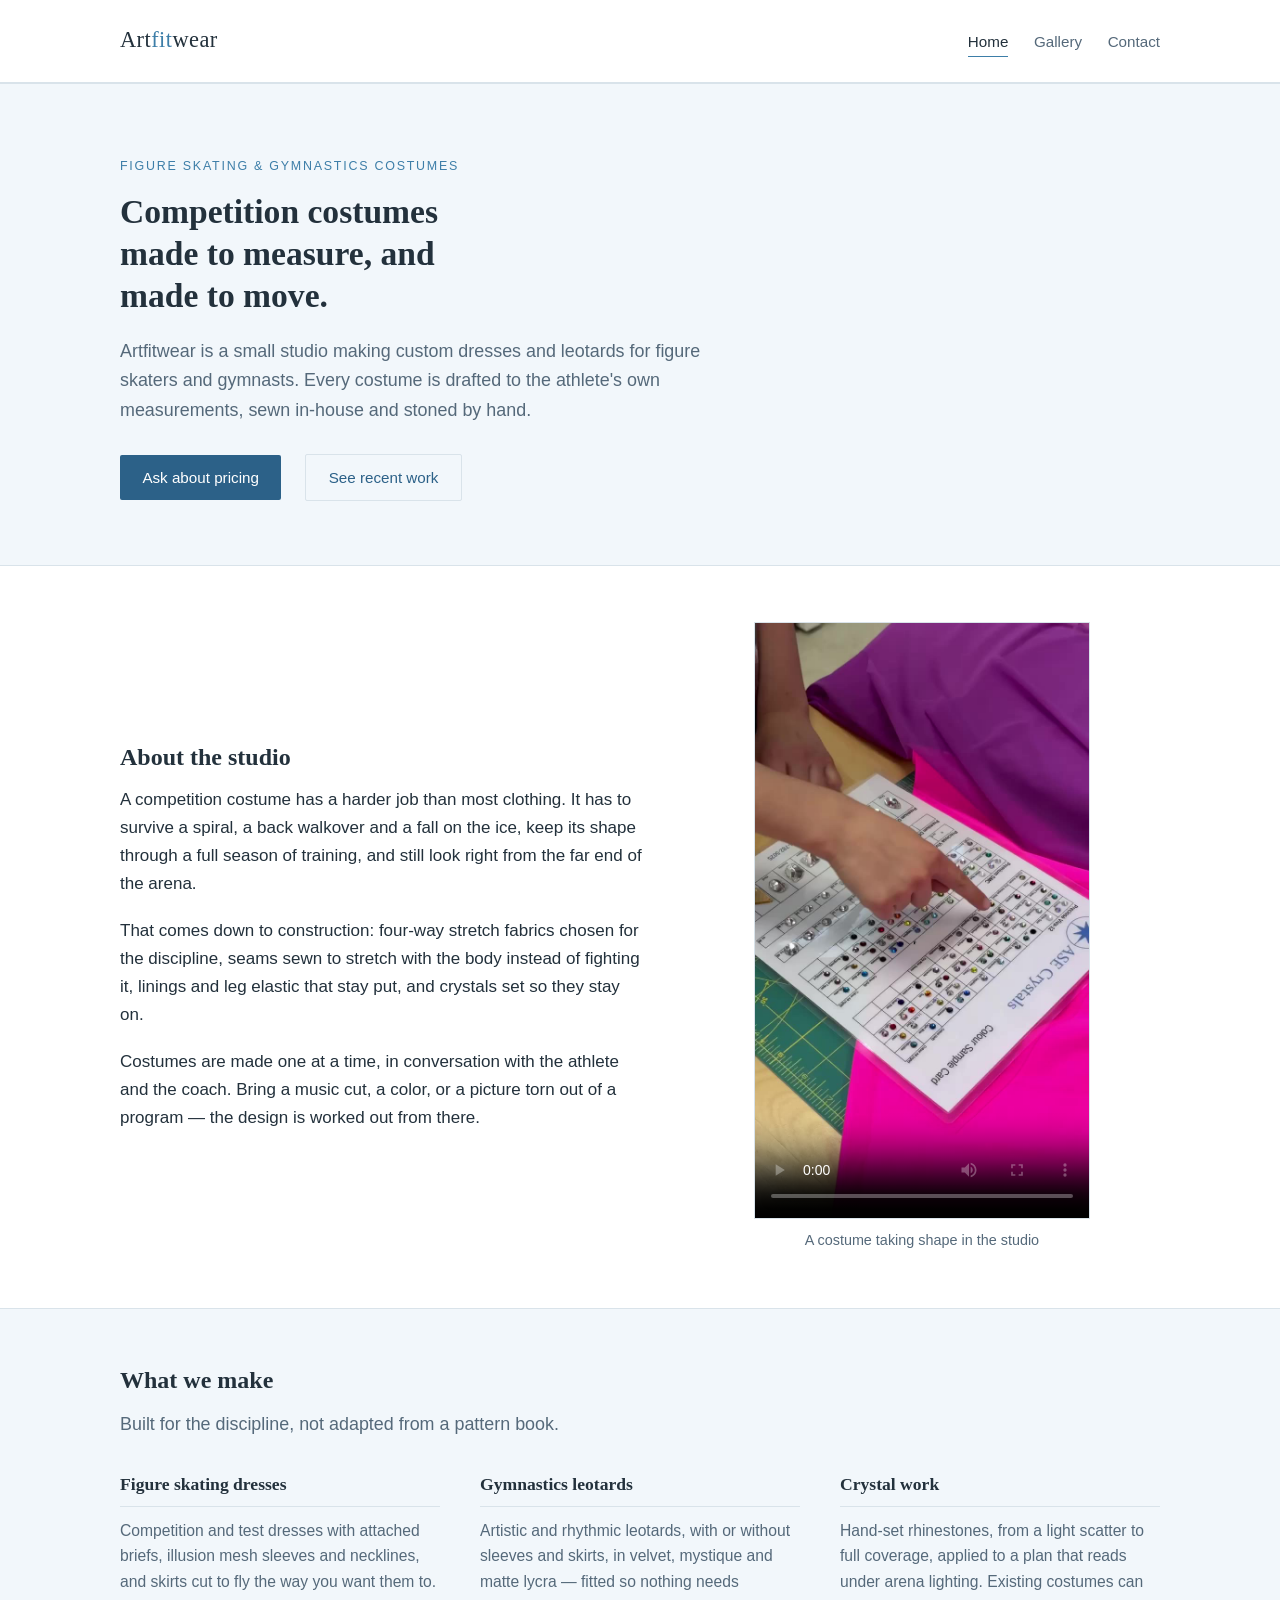
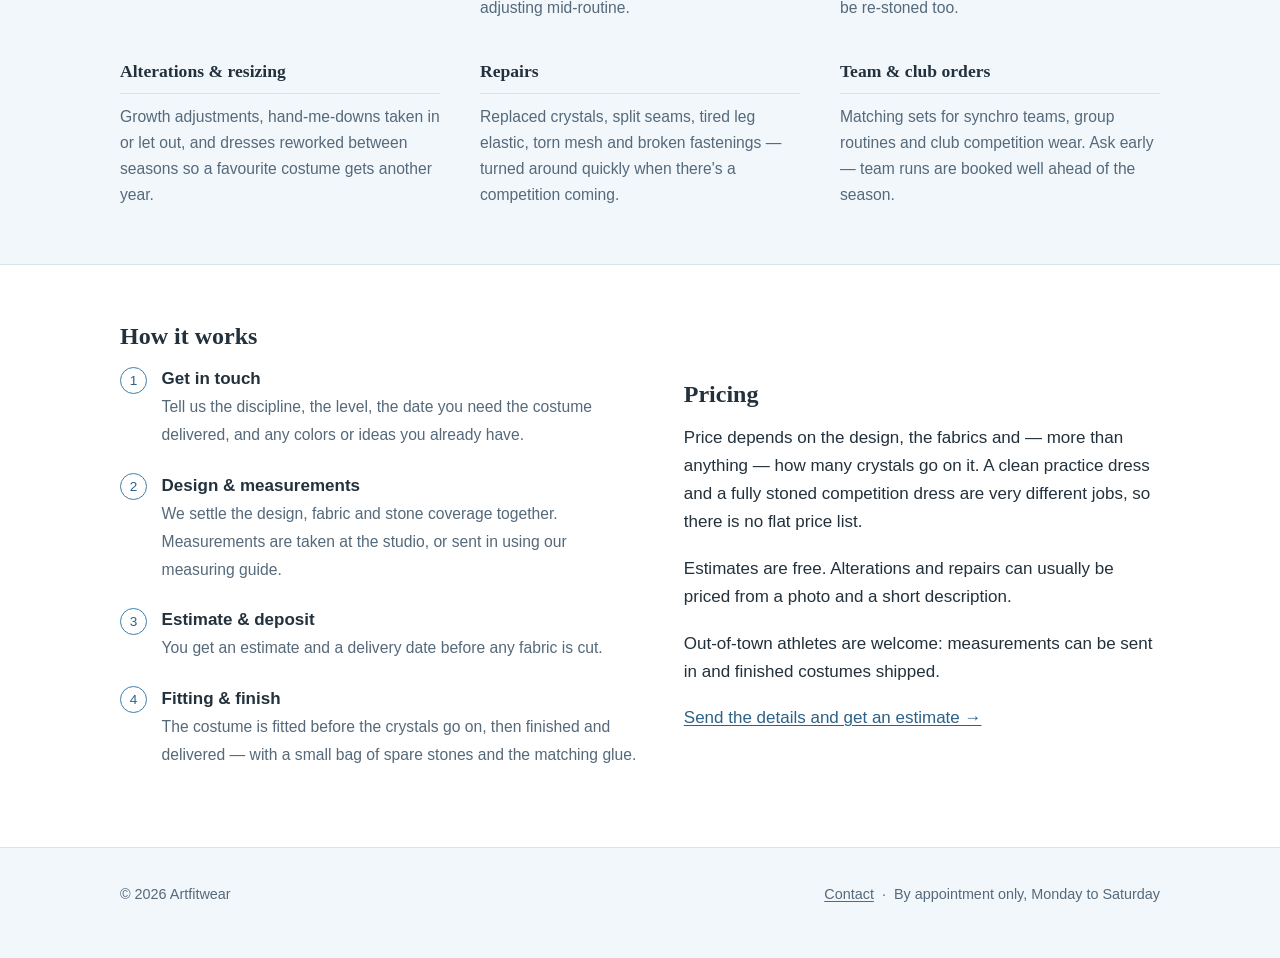
==== index.html @ 626b30cc "adjustments" ====
<!DOCTYPE html>
<html lang="en">
<head>
<meta charset="utf-8">
<meta name="viewport" content="width=device-width, initial-scale=1">
<title>Artfitwear — Custom figure skating dresses and gymnastics leotards</title>
<meta name="description" content="Artfitwear is a small studio making custom competition costumes for figure skating and gymnastics — made to measure, hand-stoned and built to move. Contact us for pricing and details.">
<link rel="stylesheet" href="css/style.css">
</head>
<body>

<header class="site-header">
  <div class="wrap">
    <a class="wordmark" href="index.html">Art<span>fit</span>wear</a>
    <nav class="nav" aria-label="Main">
      <a href="index.html" aria-current="page">Home</a>
      <a href="gallery.html">Gallery</a>
      <a href="contact.html">Contact</a>
    </nav>
  </div>
</header>

<main>

  <section class="intro tint">
    <div class="wrap">
      <p class="eyebrow">Figure Skating &amp; Gymnastics Costumes</p>
      <h1>Competition costumes made to measure, and made to move.</h1>
      <p class="lede">
        Artfitwear is a small studio making custom dresses and leotards for figure skaters
        and gymnasts. Every costume is drafted to the athlete's own measurements, sewn
        in-house and stoned by hand.
      </p>
      <div class="actions">
        <a class="button" href="contact.html">Ask about pricing</a>
        <a class="button button-quiet" href="gallery.html">See recent work</a>
      </div>
    </div>
  </section>

  <section>
    <div class="wrap split">
      <div>
        <h2>About the studio</h2>
        <p>
          A competition costume has a harder job than most clothing. It has to survive a
          spiral, a back walkover and a fall on the ice, keep its shape through a full
          season of training, and still look right from the far end of the arena.
        </p>
        <p>
          That comes down to construction: four-way stretch fabrics chosen for the
          discipline, seams sewn to stretch with the body instead of fighting it, linings
          and leg elastic that stay put, and crystals set so they stay on.
        </p>
        <p>
          Costumes are made one at a time, in conversation with the athlete and the coach.
          Bring a music cut, a color, or a picture torn out of a program — the design is
          worked out from there.
        </p>
      </div>
      <div>
        <figure class="media">
          <video class="studio-video" controls preload="metadata"
                 poster="images/studio-poster.jpg" width="720" height="1280">
            <source src="images/dressmakingvideo.mp4" type="video/mp4">
            <p>Your browser can&rsquo;t play this video.
              <a href="images/dressmakingvideo.mp4">Download it instead</a>.</p>
          </video>
          <figcaption>A costume taking shape in the studio</figcaption>
        </figure>
      </div>
    </div>
  </section>

  <section class="tint">
    <div class="wrap">
      <h2>What we make</h2>
      <p class="lede">Built for the discipline, not adapted from a pattern book.</p>
      <div class="cols" style="margin-top:2.2rem">
        <div class="service">
          <h3>Figure skating dresses</h3>
          <p>
            Competition and test dresses with attached briefs, illusion mesh sleeves and
            necklines, and skirts cut to fly the way you want them to.
          </p>
        </div>
        <div class="service">
          <h3>Gymnastics leotards</h3>
          <p>
            Artistic and rhythmic leotards, with or without sleeves and skirts, in velvet,
            mystique and matte lycra — fitted so nothing needs adjusting mid-routine.
          </p>
        </div>
        <div class="service">
          <h3>Crystal work</h3>
          <p>
            Hand-set rhinestones, from a light scatter to full coverage, applied to a plan
            that reads under arena lighting. Existing costumes can be re-stoned too.
          </p>
        </div>
        <div class="service">
          <h3>Alterations &amp; resizing</h3>
          <p>
            Growth adjustments, hand-me-downs taken in or let out, and dresses reworked
            between seasons so a favourite costume gets another year.
          </p>
        </div>
        <div class="service">
          <h3>Repairs</h3>
          <p>
            Replaced crystals, split seams, tired leg elastic, torn mesh and broken
            fastenings — turned around quickly when there's a competition coming.
          </p>
        </div>
        <div class="service">
          <h3>Team &amp; club orders</h3>
          <p>
            Matching sets for synchro teams, group routines and club competition wear.
            Ask early — team runs are booked well ahead of the season.
          </p>
        </div>
      </div>
    </div>
  </section>

  <section>
    <div class="wrap split">
      <div>
        <h2>How it works</h2>
        <ol class="steps">
          <li>
            <strong>Get in touch</strong>
            <span>Tell us the discipline, the level, the date you need the costume delivered, and any colors or ideas you already have.</span>
          </li>
          <li>
            <strong>Design &amp; measurements</strong>
            <span>We settle the design, fabric and stone coverage together. Measurements are taken at the studio, or sent in using our measuring guide.</span>
          </li>
          <li>
            <strong>Estimate &amp; deposit</strong>
            <span>You get an estimate and a delivery date before any fabric is cut.</span>
          </li>
          <li>
            <strong>Fitting &amp; finish</strong>
            <span>The costume is fitted before the crystals go on, then finished and delivered — with a small bag of spare stones and the matching glue.</span>
          </li>
        </ol>
      </div>
      <div>
        <h2>Pricing</h2>
        <p>
          Price depends on the design, the fabrics and — more than anything — how many
          crystals go on it. A clean practice dress and a fully stoned competition dress
          are very different jobs, so there is no flat price list.
        </p>
        <p>
          Estimates are free. Alterations and repairs can usually be priced from a photo
          and a short description.
        </p>
        <p>
          Out-of-town athletes are welcome: measurements can be sent in and finished
          costumes shipped.
        </p>
        <p><a href="contact.html">Send the details and get an estimate &rarr;</a></p>
      </div>
    </div>
  </section>

</main>

<footer class="site-footer">
  <div class="wrap">
    <p>&copy; 2026 Artfitwear</p>
    <p><a href="contact.html">Contact</a> &nbsp;·&nbsp; By appointment only, Monday to Saturday</p>
  </div>
</footer>

</body>
</html>
---- css/style.css ----
/* Artfitwear — base styles */

:root {
  --ink:        #23313c;
  --ink-soft:   #55697a;
  --line:       #d9e3ea;
  --line-soft:  #e9f0f5;
  --bg:         #ffffff;
  --bg-tint:    #f2f7fb;
  --blue:       #3d7ea8;
  --blue-dark:  #2c6188;
  --measure:    68rem;
}

*,
*::before,
*::after { box-sizing: border-box; }

html { -webkit-text-size-adjust: 100%; }

body {
  margin: 0;
  background: var(--bg);
  color: var(--ink);
  font-family: "Helvetica Neue", Helvetica, Arial, sans-serif;
  font-size: 17px;
  line-height: 1.65;
}

h1, h2, h3 {
  font-family: "Iowan Old Style", "Palatino Linotype", Palatino, Georgia, serif;
  font-weight: 600;
  line-height: 1.25;
  color: var(--ink);
  margin: 0 0 0.6em;
}

h1 { font-size: 2.1rem; }
h2 { font-size: 1.5rem; }
h3 { font-size: 1.1rem; }

p { margin: 0 0 1.1em; }
p:last-child { margin-bottom: 0; }

a {
  color: var(--blue-dark);
  text-decoration: underline;
  text-underline-offset: 2px;
}
a:hover { color: var(--blue); }

img { max-width: 100%; display: block; }

.wrap {
  max-width: var(--measure);
  margin: 0 auto;
  padding: 0 1.5rem;
}

/* ---------- Header ---------- */

.site-header {
  border-bottom: 1px solid var(--line);
  background: var(--bg);
}

.site-header .wrap {
  display: flex;
  flex-wrap: wrap;
  align-items: baseline;
  justify-content: space-between;
  gap: 0.5rem 2rem;
  padding-top: 1.4rem;
  padding-bottom: 1.4rem;
}

.wordmark {
  font-family: "Iowan Old Style", "Palatino Linotype", Palatino, Georgia, serif;
  font-size: 1.4rem;
  letter-spacing: 0.02em;
  color: var(--ink);
  text-decoration: none;
}

.wordmark span { color: var(--blue); }

.nav {
  display: flex;
  gap: 1.6rem;
  font-size: 0.95rem;
}

.nav a {
  color: var(--ink-soft);
  text-decoration: none;
  padding-bottom: 2px;
  border-bottom: 1px solid transparent;
}

.nav a:hover { color: var(--blue-dark); }

.nav a[aria-current="page"] {
  color: var(--ink);
  border-bottom-color: var(--blue);
}

/* ---------- Sections ---------- */

section { padding: 3.5rem 0; }
section + section { border-top: 1px solid var(--line-soft); }

.tint {
  background: var(--bg-tint);
  border-top: 1px solid var(--line);
  border-bottom: 1px solid var(--line);
}

section.tint + section { border-top: 0; }

.lede {
  font-size: 1.12rem;
  color: var(--ink-soft);
  max-width: 40rem;
}

.eyebrow {
  font-size: 0.78rem;
  letter-spacing: 0.14em;
  text-transform: uppercase;
  color: var(--blue);
  margin-bottom: 0.9rem;
}

.narrow { max-width: 42rem; }

/* ---------- Intro ---------- */

.intro { padding: 4.5rem 0 4rem; }

.intro h1 { max-width: 22ch; }

.intro .actions {
  margin-top: 1.8rem;
  display: flex;
  flex-wrap: wrap;
  gap: 0.75rem 1.5rem;
  align-items: center;
}

.button {
  display: inline-block;
  background: var(--blue-dark);
  color: #fff;
  text-decoration: none;
  padding: 0.6rem 1.4rem;
  border-radius: 2px;
  font-size: 0.95rem;
}

.button:hover { background: var(--blue); color: #fff; }

.button-quiet {
  background: transparent;
  color: var(--blue-dark);
  border: 1px solid var(--line);
}

.button-quiet:hover {
  background: #fff;
  color: var(--blue-dark);
  border-color: var(--blue);
}

/* ---------- Grids ---------- */

.cols {
  display: grid;
  gap: 2.5rem;
  grid-template-columns: repeat(auto-fit, minmax(15rem, 1fr));
}

.split {
  display: grid;
  gap: 2.5rem;
  grid-template-columns: 1fr;
  align-items: center;
}

@media (min-width: 46rem) {
  .split { grid-template-columns: 1.1fr 1fr; }
}

.service h3 {
  padding-bottom: 0.6rem;
  border-bottom: 1px solid var(--line);
}

.service p { color: var(--ink-soft); font-size: 0.98rem; }

/* ---------- Gallery ---------- */

.gallery {
  columns: 3 16rem;
  column-gap: 1.5rem;
}

.gallery figure {
  break-inside: avoid;
  -webkit-column-break-inside: avoid;
  page-break-inside: avoid;
  display: inline-block;
  width: 100%;
  margin: 0 0 1.6rem;
}

.gallery img {
  width: 100%;
  height: auto;
  border: 1px solid var(--line);
  background: var(--bg-tint);
}

.gallery figcaption {
  margin-top: 0.55rem;
  font-size: 0.9rem;
  color: var(--ink-soft);
}

.framed {
  border: 1px solid var(--line);
  background: var(--bg-tint);
}

/* ---------- Details list ---------- */

.detail-list {
  margin: 0;
  border-top: 1px solid var(--line);
}

.detail-list div {
  display: grid;
  grid-template-columns: 1fr;
  gap: 0.2rem 2rem;
  padding: 0.9rem 0;
  border-bottom: 1px solid var(--line);
}

@media (min-width: 40rem) {
  .detail-list div { grid-template-columns: 10rem 1fr; }
}

.detail-list dt {
  font-weight: 600;
  font-size: 0.95rem;
}

.detail-list dd {
  margin: 0;
  color: var(--ink-soft);
}

/* ---------- Steps ---------- */

.steps {
  list-style: none;
  counter-reset: step;
  margin: 0;
  padding: 0;
}

.steps li {
  counter-increment: step;
  position: relative;
  padding-left: 2.6rem;
  margin-bottom: 1.4rem;
}

.steps li::before {
  content: counter(step);
  position: absolute;
  left: 0;
  top: 0.1rem;
  width: 1.7rem;
  height: 1.7rem;
  border: 1px solid var(--blue);
  border-radius: 50%;
  color: var(--blue-dark);
  font-size: 0.85rem;
  line-height: 1.6rem;
  text-align: center;
}

.steps strong { display: block; }
.steps span { color: var(--ink-soft); font-size: 0.98rem; }

/* ---------- Video ---------- */

.media { margin: 0; }

.studio-video {
  display: block;
  width: 100%;
  max-width: 21rem;
  height: auto;
  aspect-ratio: 9 / 16;
  margin: 0 auto;
  border: 1px solid var(--line);
  background: #16232c;
}

.media figcaption {
  margin: 0.6rem auto 0;
  max-width: 21rem;
  font-size: 0.9rem;
  color: var(--ink-soft);
  text-align: center;
}

/* ---------- Footer ---------- */

.site-footer {
  border-top: 1px solid var(--line);
  background: var(--bg-tint);
  padding: 2.2rem 0;
  font-size: 0.9rem;
  color: var(--ink-soft);
}

.site-footer .wrap {
  display: flex;
  flex-wrap: wrap;
  justify-content: space-between;
  gap: 0.6rem 2rem;
}

.site-footer a { color: var(--ink-soft); }
.site-footer a:hover { color: var(--blue-dark); }
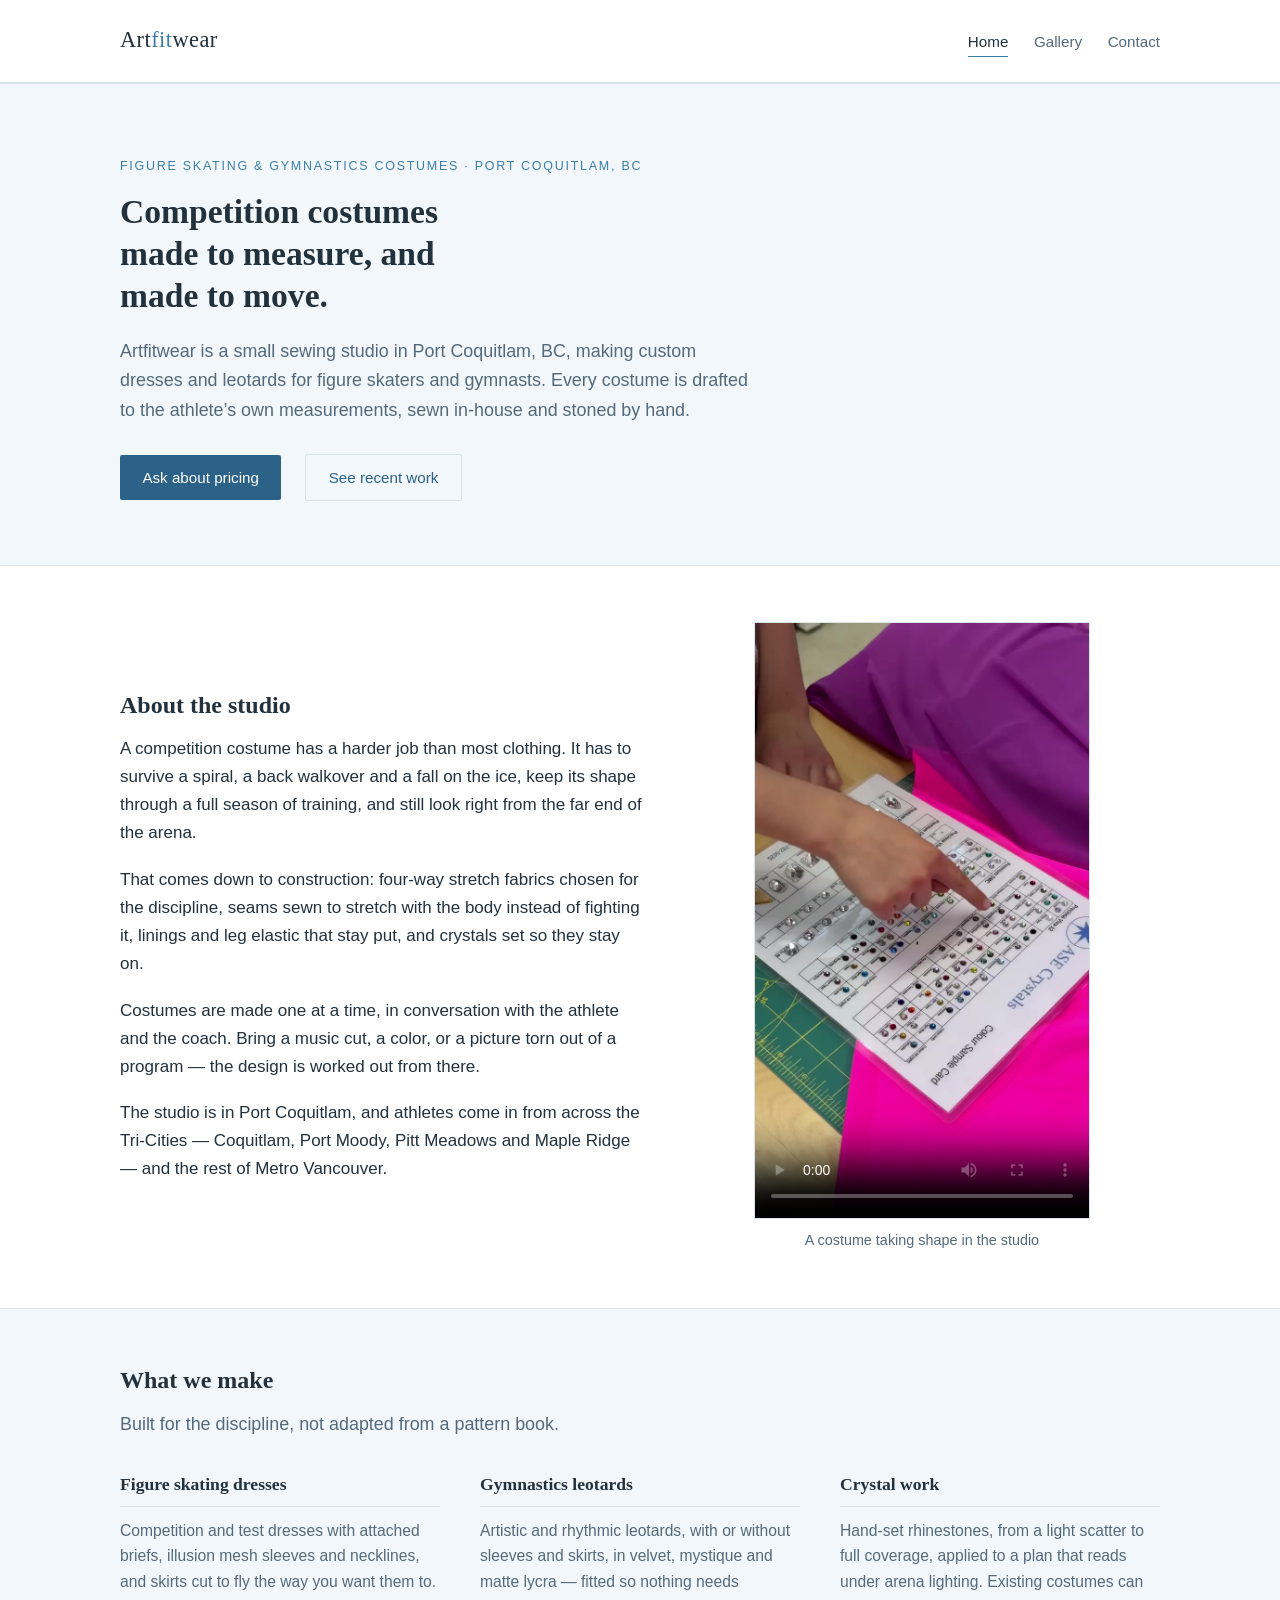
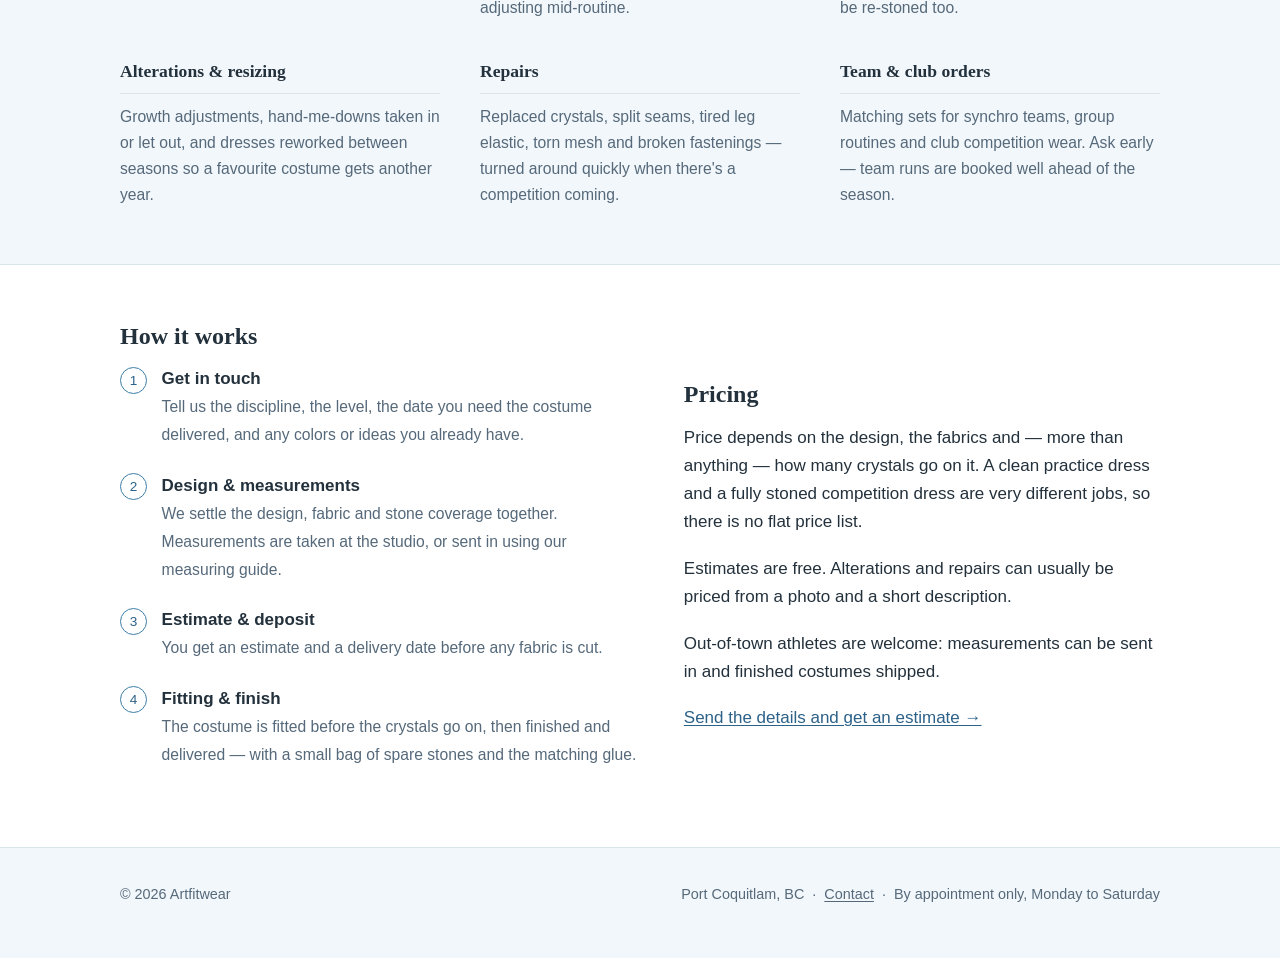
==== commit 668e5eba: "adjustments" ====
--- a/index.html
+++ b/index.html
@@ -3,9 +3,39 @@
 <head>
 <meta charset="utf-8">
 <meta name="viewport" content="width=device-width, initial-scale=1">
-<title>Artfitwear — Custom figure skating dresses and gymnastics leotards</title>
-<meta name="description" content="Artfitwear is a small studio making custom competition costumes for figure skating and gymnastics — made to measure, hand-stoned and built to move. Contact us for pricing and details.">
+<title>Artfitwear — Custom Skating &amp; Gymnastics Costumes | Port Coquitlam, BC</title>
+<meta name="description" content="Custom sewing studio in Port Coquitlam, BC making made-to-measure competition costumes for figure skating and gymnastics. Alterations, repairs and crystal work. Free estimates.">
 <link rel="stylesheet" href="css/style.css">
+<script type="application/ld+json">
+{
+  "@context": "https://schema.org",
+  "@type": "LocalBusiness",
+  "name": "Artfitwear",
+  "description": "Custom competition costumes for figure skating, gymnastics and dance — made to measure in Port Coquitlam, BC.",
+  "email": "info@artfitwear.com",
+  "address": {
+    "@type": "PostalAddress",
+    "addressLocality": "Port Coquitlam",
+    "addressRegion": "BC",
+    "addressCountry": "CA"
+  },
+  "areaServed": [
+    "Port Coquitlam",
+    "Coquitlam",
+    "Port Moody",
+    "Pitt Meadows",
+    "Maple Ridge",
+    "Burnaby",
+    "Metro Vancouver"
+  ],
+  "openingHoursSpecification": [{
+    "@type": "OpeningHoursSpecification",
+    "dayOfWeek": ["Monday","Tuesday","Wednesday","Thursday","Friday","Saturday"],
+    "opens": "10:00",
+    "closes": "17:00"
+  }]
+}
+</script>
 </head>
 <body>
 
@@ -24,12 +54,12 @@
 
   <section class="intro tint">
     <div class="wrap">
-      <p class="eyebrow">Figure Skating &amp; Gymnastics Costumes</p>
+      <p class="eyebrow">Figure Skating &amp; Gymnastics Costumes &middot; Port Coquitlam, BC</p>
       <h1>Competition costumes made to measure, and made to move.</h1>
       <p class="lede">
-        Artfitwear is a small studio making custom dresses and leotards for figure skaters
-        and gymnasts. Every costume is drafted to the athlete's own measurements, sewn
-        in-house and stoned by hand.
+        Artfitwear is a small sewing studio in Port Coquitlam, BC, making custom dresses
+        and leotards for figure skaters and gymnasts. Every costume is drafted to the
+        athlete&rsquo;s own measurements, sewn in-house and stoned by hand.
       </p>
       <div class="actions">
         <a class="button" href="contact.html">Ask about pricing</a>
@@ -56,6 +86,11 @@
           Costumes are made one at a time, in conversation with the athlete and the coach.
           Bring a music cut, a color, or a picture torn out of a program — the design is
           worked out from there.
+        </p>
+        <p>
+          The studio is in Port Coquitlam, and athletes come in from across the Tri-Cities
+          — Coquitlam, Port Moody, Pitt Meadows and Maple Ridge — and the rest of Metro
+          Vancouver.
         </p>
       </div>
       <div>
@@ -171,7 +206,7 @@
 <footer class="site-footer">
   <div class="wrap">
     <p>&copy; 2026 Artfitwear</p>
-    <p><a href="contact.html">Contact</a> &nbsp;·&nbsp; By appointment only, Monday to Saturday</p>
+    <p>Port Coquitlam, BC &nbsp;·&nbsp; <a href="contact.html">Contact</a> &nbsp;·&nbsp; By appointment only, Monday to Saturday</p>
   </div>
 </footer>
 
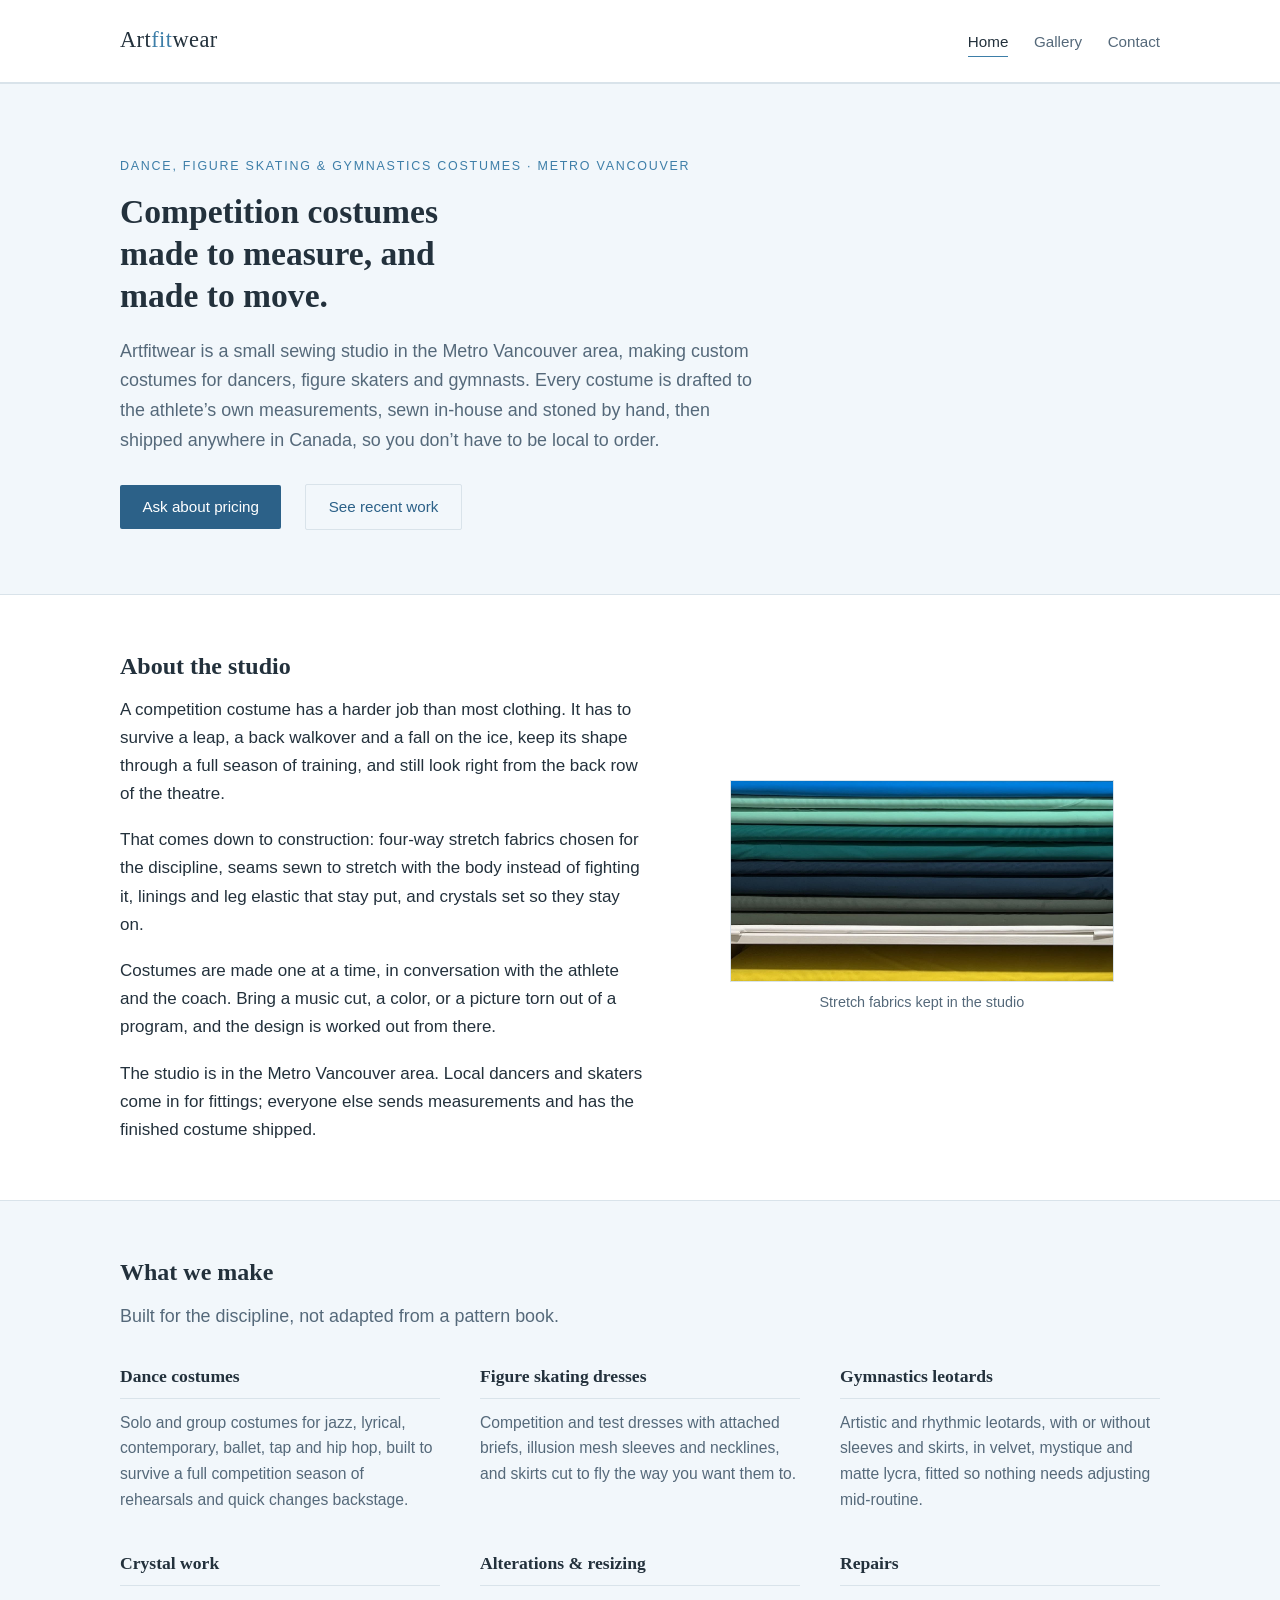
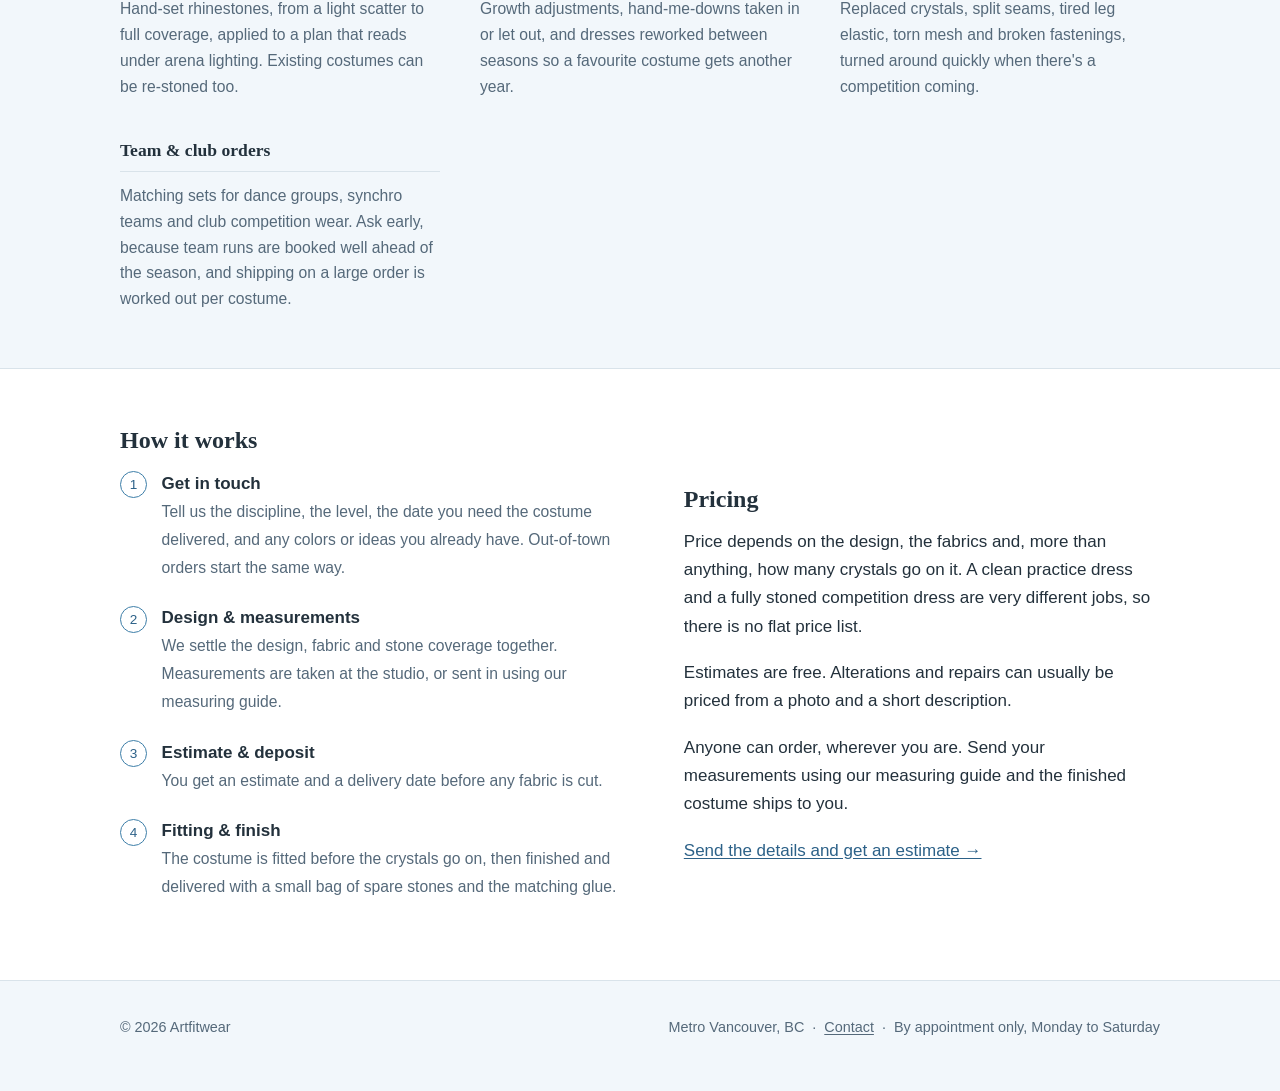
==== commit 9b7aeb22: "adjustments and feedback" ====
--- a/index.html
+++ b/index.html
@@ -3,15 +3,15 @@
 <head>
 <meta charset="utf-8">
 <meta name="viewport" content="width=device-width, initial-scale=1">
-<title>Artfitwear — Custom Skating &amp; Gymnastics Costumes | Port Coquitlam, BC</title>
-<meta name="description" content="Custom sewing studio in Port Coquitlam, BC making made-to-measure competition costumes for figure skating and gymnastics. Alterations, repairs and crystal work. Free estimates.">
+<title>Artfitwear | Custom Dance, Skating &amp; Gymnastics Costumes in Metro Vancouver</title>
+<meta name="description" content="Custom costume studio in the Metro Vancouver area making made-to-measure dance costumes, figure skating dresses and gymnastics leotards. Alterations, repairs and crystal work. Free estimates, shipping across Canada.">
 <link rel="stylesheet" href="css/style.css">
 <script type="application/ld+json">
 {
   "@context": "https://schema.org",
   "@type": "LocalBusiness",
   "name": "Artfitwear",
-  "description": "Custom competition costumes for figure skating, gymnastics and dance — made to measure in Port Coquitlam, BC.",
+  "description": "Custom competition costumes for dance, figure skating and gymnastics, made to measure in the Metro Vancouver area and shipped across Canada.",
   "email": "info@artfitwear.com",
   "address": {
     "@type": "PostalAddress",
@@ -20,13 +20,15 @@
     "addressCountry": "CA"
   },
   "areaServed": [
-    "Port Coquitlam",
-    "Coquitlam",
-    "Port Moody",
-    "Pitt Meadows",
-    "Maple Ridge",
-    "Burnaby",
-    "Metro Vancouver"
+    { "@type": "AdministrativeArea", "name": "Metro Vancouver" },
+    { "@type": "AdministrativeArea", "name": "British Columbia" },
+    { "@type": "Country", "name": "Canada" }
+  ],
+  "makesOffer": [
+    { "@type": "Offer", "itemOffered": { "@type": "Service", "name": "Custom dance costumes" } },
+    { "@type": "Offer", "itemOffered": { "@type": "Service", "name": "Custom figure skating dresses" } },
+    { "@type": "Offer", "itemOffered": { "@type": "Service", "name": "Custom gymnastics leotards" } },
+    { "@type": "Offer", "itemOffered": { "@type": "Service", "name": "Costume alterations and repairs" } }
   ],
   "openingHoursSpecification": [{
     "@type": "OpeningHoursSpecification",
@@ -54,12 +56,13 @@
 
   <section class="intro tint">
     <div class="wrap">
-      <p class="eyebrow">Figure Skating &amp; Gymnastics Costumes &middot; Port Coquitlam, BC</p>
+      <p class="eyebrow">Dance, Figure Skating &amp; Gymnastics Costumes &middot; Metro Vancouver</p>
       <h1>Competition costumes made to measure, and made to move.</h1>
       <p class="lede">
-        Artfitwear is a small sewing studio in Port Coquitlam, BC, making custom dresses
-        and leotards for figure skaters and gymnasts. Every costume is drafted to the
-        athlete&rsquo;s own measurements, sewn in-house and stoned by hand.
+        Artfitwear is a small sewing studio in the Metro Vancouver area, making custom
+        costumes for dancers, figure skaters and gymnasts. Every costume is drafted to the
+        athlete&rsquo;s own measurements, sewn in-house and stoned by hand, then shipped
+        anywhere in Canada, so you don&rsquo;t have to be local to order.
       </p>
       <div class="actions">
         <a class="button" href="contact.html">Ask about pricing</a>
@@ -74,8 +77,8 @@
         <h2>About the studio</h2>
         <p>
           A competition costume has a harder job than most clothing. It has to survive a
-          spiral, a back walkover and a fall on the ice, keep its shape through a full
-          season of training, and still look right from the far end of the arena.
+          leap, a back walkover and a fall on the ice, keep its shape through a full season
+          of training, and still look right from the back row of the theatre.
         </p>
         <p>
           That comes down to construction: four-way stretch fabrics chosen for the
@@ -84,24 +87,18 @@
         </p>
         <p>
           Costumes are made one at a time, in conversation with the athlete and the coach.
-          Bring a music cut, a color, or a picture torn out of a program — the design is
-          worked out from there.
-        </p>
-        <p>
-          The studio is in Port Coquitlam, and athletes come in from across the Tri-Cities
-          — Coquitlam, Port Moody, Pitt Meadows and Maple Ridge — and the rest of Metro
-          Vancouver.
+          Bring a music cut, a color, or a picture torn out of a program, and the design
+          is worked out from there.
+        </p>
+        <p>
+          The studio is in the Metro Vancouver area. Local dancers and skaters come in for
+          fittings; everyone else sends measurements and has the finished costume shipped.
         </p>
       </div>
       <div>
         <figure class="media">
-          <video class="studio-video" controls preload="metadata"
-                 poster="images/studio-poster.jpg" width="720" height="1280">
-            <source src="images/dressmakingvideo.mp4" type="video/mp4">
-            <p>Your browser can&rsquo;t play this video.
-              <a href="images/dressmakingvideo.mp4">Download it instead</a>.</p>
-          </video>
-          <figcaption>A costume taking shape in the studio</figcaption>
+          <img class="framed" src="images/fabric-shelves-wide.jpg" alt="Bolts of stretch costume fabric stacked by colour on the studio shelves" width="1400" height="732">
+          <figcaption>Stretch fabrics kept in the studio</figcaption>
         </figure>
       </div>
     </div>
@@ -113,6 +110,14 @@
       <p class="lede">Built for the discipline, not adapted from a pattern book.</p>
       <div class="cols" style="margin-top:2.2rem">
         <div class="service">
+          <h3>Dance costumes</h3>
+          <p>
+            Solo and group costumes for jazz, lyrical, contemporary, ballet, tap and hip
+            hop, built to survive a full competition season of rehearsals and quick
+            changes backstage.
+          </p>
+        </div>
+        <div class="service">
           <h3>Figure skating dresses</h3>
           <p>
             Competition and test dresses with attached briefs, illusion mesh sleeves and
@@ -123,7 +128,7 @@
           <h3>Gymnastics leotards</h3>
           <p>
             Artistic and rhythmic leotards, with or without sleeves and skirts, in velvet,
-            mystique and matte lycra — fitted so nothing needs adjusting mid-routine.
+            mystique and matte lycra, fitted so nothing needs adjusting mid-routine.
           </p>
         </div>
         <div class="service">
@@ -144,14 +149,15 @@
           <h3>Repairs</h3>
           <p>
             Replaced crystals, split seams, tired leg elastic, torn mesh and broken
-            fastenings — turned around quickly when there's a competition coming.
+            fastenings, turned around quickly when there's a competition coming.
           </p>
         </div>
         <div class="service">
           <h3>Team &amp; club orders</h3>
           <p>
-            Matching sets for synchro teams, group routines and club competition wear.
-            Ask early — team runs are booked well ahead of the season.
+            Matching sets for dance groups, synchro teams and club competition wear.
+            Ask early, because team runs are booked well ahead of the season, and
+            shipping on a large order is worked out per costume.
           </p>
         </div>
       </div>
@@ -165,7 +171,7 @@
         <ol class="steps">
           <li>
             <strong>Get in touch</strong>
-            <span>Tell us the discipline, the level, the date you need the costume delivered, and any colors or ideas you already have.</span>
+            <span>Tell us the discipline, the level, the date you need the costume delivered, and any colors or ideas you already have. Out-of-town orders start the same way.</span>
           </li>
           <li>
             <strong>Design &amp; measurements</strong>
@@ -177,14 +183,14 @@
           </li>
           <li>
             <strong>Fitting &amp; finish</strong>
-            <span>The costume is fitted before the crystals go on, then finished and delivered — with a small bag of spare stones and the matching glue.</span>
+            <span>The costume is fitted before the crystals go on, then finished and delivered with a small bag of spare stones and the matching glue.</span>
           </li>
         </ol>
       </div>
       <div>
         <h2>Pricing</h2>
         <p>
-          Price depends on the design, the fabrics and — more than anything — how many
+          Price depends on the design, the fabrics and, more than anything, how many
           crystals go on it. A clean practice dress and a fully stoned competition dress
           are very different jobs, so there is no flat price list.
         </p>
@@ -193,8 +199,8 @@
           and a short description.
         </p>
         <p>
-          Out-of-town athletes are welcome: measurements can be sent in and finished
-          costumes shipped.
+          Anyone can order, wherever you are. Send your measurements using our measuring
+          guide and the finished costume ships to you.
         </p>
         <p><a href="contact.html">Send the details and get an estimate &rarr;</a></p>
       </div>
@@ -206,7 +212,7 @@
 <footer class="site-footer">
   <div class="wrap">
     <p>&copy; 2026 Artfitwear</p>
-    <p>Port Coquitlam, BC &nbsp;·&nbsp; <a href="contact.html">Contact</a> &nbsp;·&nbsp; By appointment only, Monday to Saturday</p>
+    <p>Metro Vancouver, BC &nbsp;·&nbsp; <a href="contact.html">Contact</a> &nbsp;·&nbsp; By appointment only, Monday to Saturday</p>
   </div>
 </footer>
 
--- a/css/style.css
+++ b/css/style.css
@@ -294,24 +294,20 @@
 .steps strong { display: block; }
 .steps span { color: var(--ink-soft); font-size: 0.98rem; }
 
-/* ---------- Video ---------- */
+/* ---------- Figures ---------- */
 
 .media { margin: 0; }
 
-.studio-video {
-  display: block;
+.media img {
   width: 100%;
-  max-width: 21rem;
+  max-width: 24rem;
   height: auto;
-  aspect-ratio: 9 / 16;
   margin: 0 auto;
-  border: 1px solid var(--line);
-  background: #16232c;
 }
 
 .media figcaption {
   margin: 0.6rem auto 0;
-  max-width: 21rem;
+  max-width: 24rem;
   font-size: 0.9rem;
   color: var(--ink-soft);
   text-align: center;
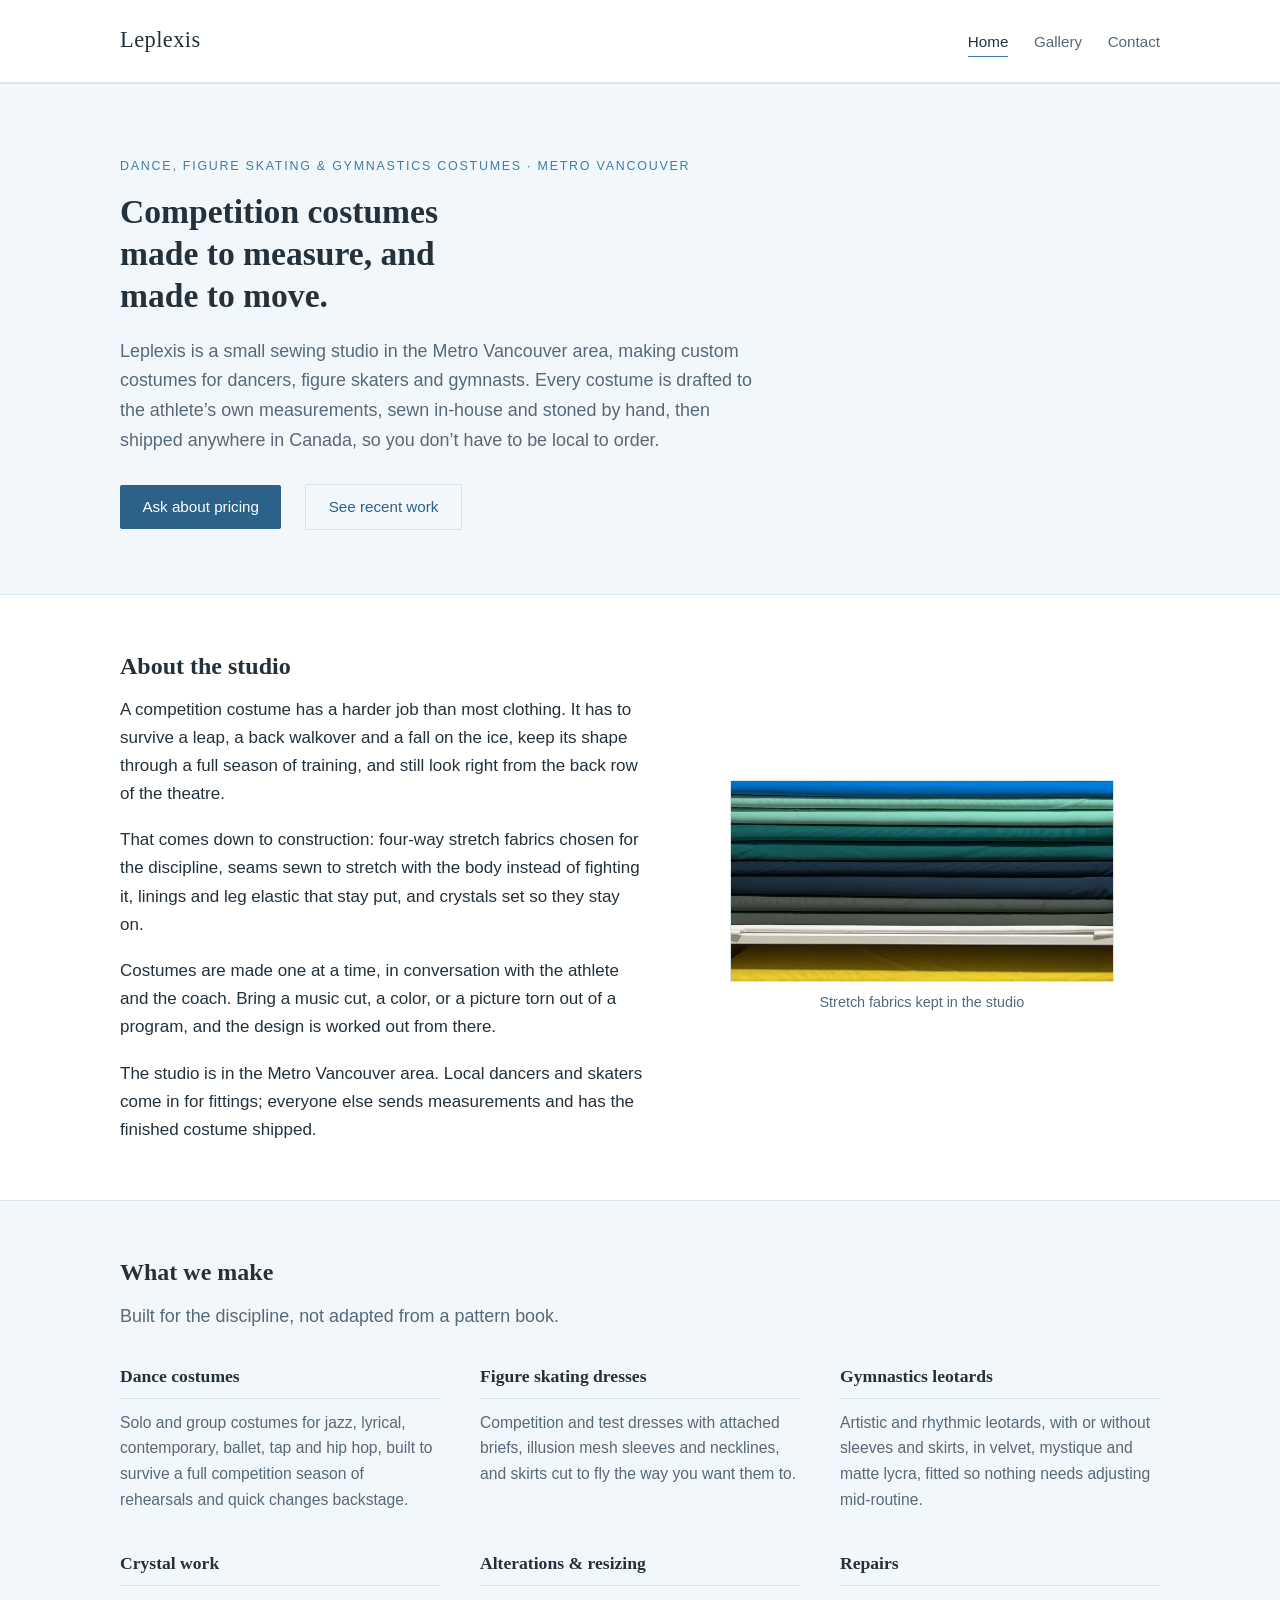
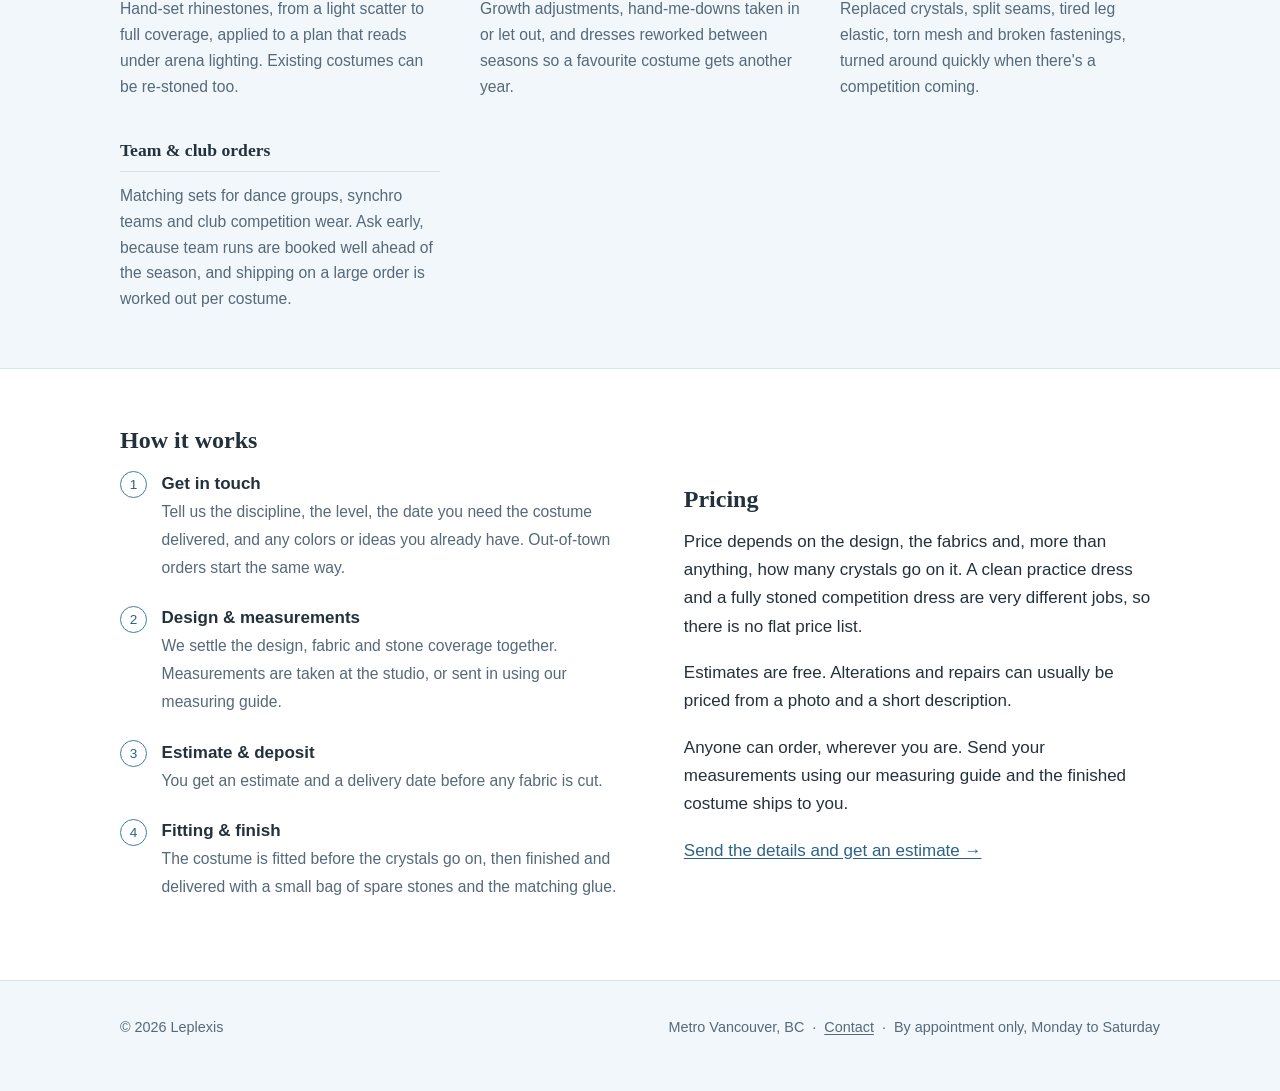
==== commit 9df1b934: "rename" ====
--- a/index.html
+++ b/index.html
@@ -3,16 +3,16 @@
 <head>
 <meta charset="utf-8">
 <meta name="viewport" content="width=device-width, initial-scale=1">
-<title>Artfitwear | Custom Dance, Skating &amp; Gymnastics Costumes in Metro Vancouver</title>
+<title>Leplexis | Custom Dance, Skating &amp; Gymnastics Costumes in Metro Vancouver</title>
 <meta name="description" content="Custom costume studio in the Metro Vancouver area making made-to-measure dance costumes, figure skating dresses and gymnastics leotards. Alterations, repairs and crystal work. Free estimates, shipping across Canada.">
 <link rel="stylesheet" href="css/style.css">
 <script type="application/ld+json">
 {
   "@context": "https://schema.org",
   "@type": "LocalBusiness",
-  "name": "Artfitwear",
+  "name": "Leplexis",
   "description": "Custom competition costumes for dance, figure skating and gymnastics, made to measure in the Metro Vancouver area and shipped across Canada.",
-  "email": "info@artfitwear.com",
+  "email": "info@leplexis.com",
   "address": {
     "@type": "PostalAddress",
     "addressLocality": "Port Coquitlam",
@@ -43,7 +43,7 @@
 
 <header class="site-header">
   <div class="wrap">
-    <a class="wordmark" href="index.html">Art<span>fit</span>wear</a>
+    <a class="wordmark" href="index.html">Leplexis</a>
     <nav class="nav" aria-label="Main">
       <a href="index.html" aria-current="page">Home</a>
       <a href="gallery.html">Gallery</a>
@@ -59,7 +59,7 @@
       <p class="eyebrow">Dance, Figure Skating &amp; Gymnastics Costumes &middot; Metro Vancouver</p>
       <h1>Competition costumes made to measure, and made to move.</h1>
       <p class="lede">
-        Artfitwear is a small sewing studio in the Metro Vancouver area, making custom
+        Leplexis is a small sewing studio in the Metro Vancouver area, making custom
         costumes for dancers, figure skaters and gymnasts. Every costume is drafted to the
         athlete&rsquo;s own measurements, sewn in-house and stoned by hand, then shipped
         anywhere in Canada, so you don&rsquo;t have to be local to order.
@@ -211,7 +211,7 @@
 
 <footer class="site-footer">
   <div class="wrap">
-    <p>&copy; 2026 Artfitwear</p>
+    <p>&copy; 2026 Leplexis</p>
     <p>Metro Vancouver, BC &nbsp;·&nbsp; <a href="contact.html">Contact</a> &nbsp;·&nbsp; By appointment only, Monday to Saturday</p>
   </div>
 </footer>
--- a/css/style.css
+++ b/css/style.css
@@ -1,4 +1,4 @@
-/* Artfitwear — base styles */
+/* Leplexis — base styles */
 
 :root {
   --ink:        #23313c;
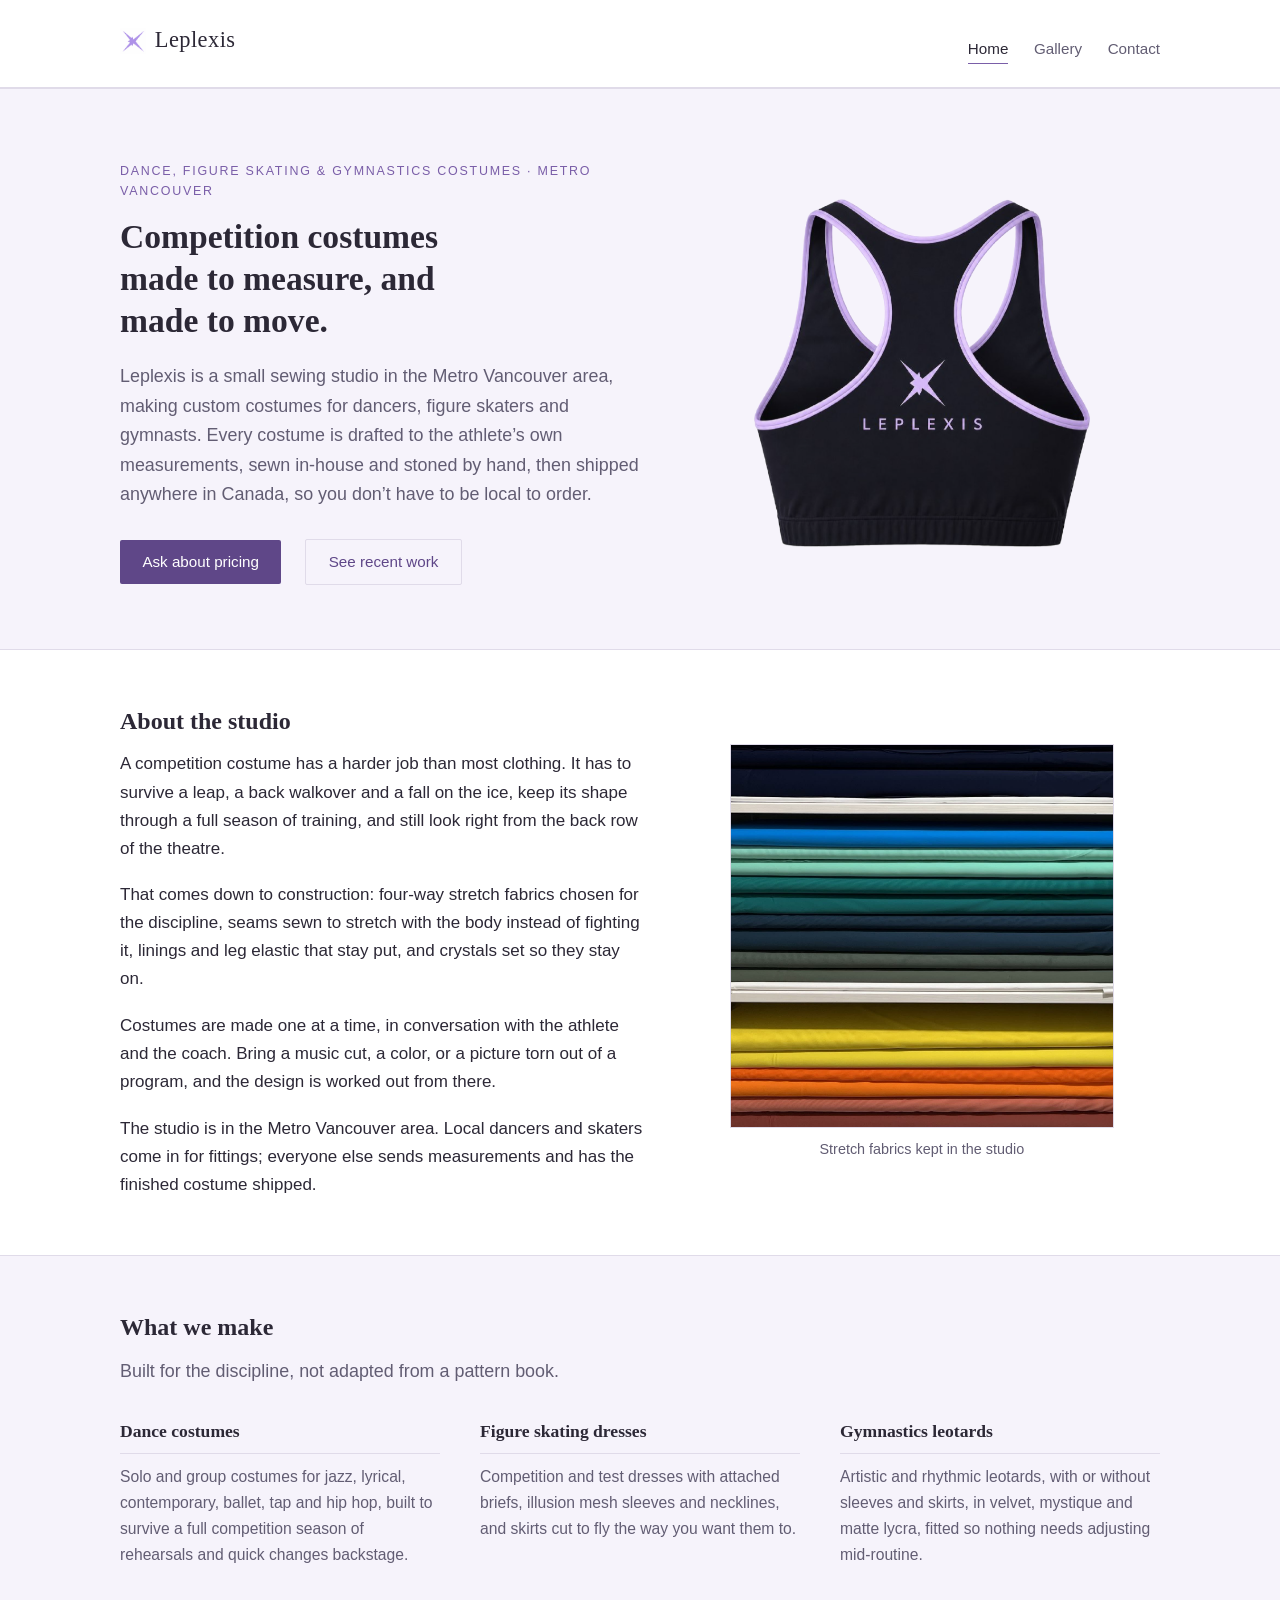
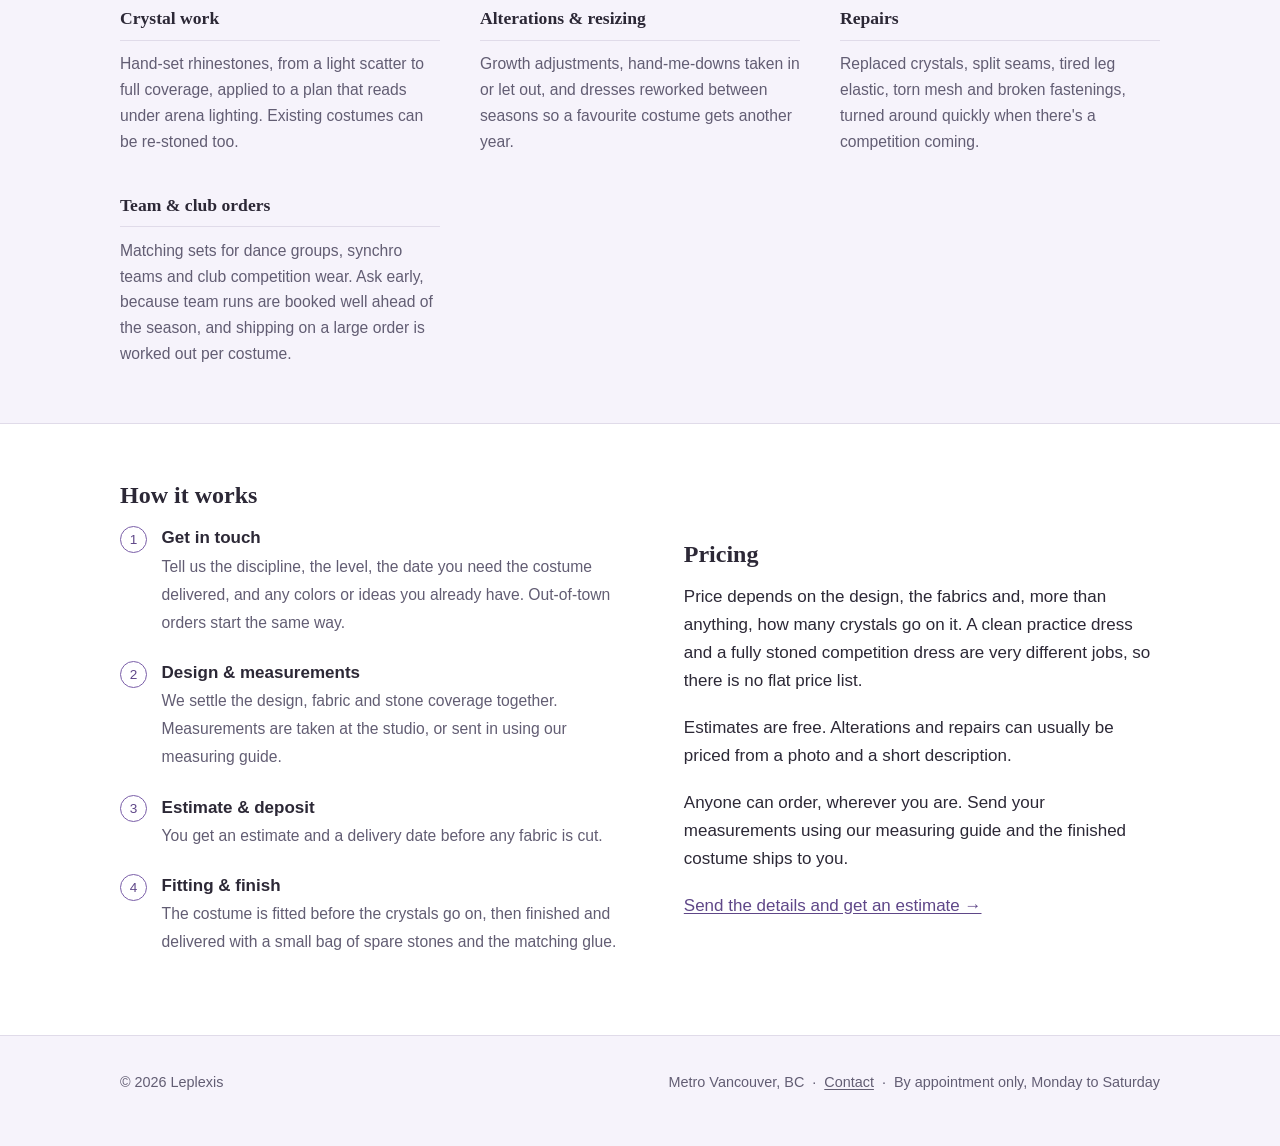
==== commit 069148e1: "images" ====
--- a/index.html
+++ b/index.html
@@ -5,12 +5,19 @@
 <meta name="viewport" content="width=device-width, initial-scale=1">
 <title>Leplexis | Custom Dance, Skating &amp; Gymnastics Costumes in Metro Vancouver</title>
 <meta name="description" content="Custom costume studio in the Metro Vancouver area making made-to-measure dance costumes, figure skating dresses and gymnastics leotards. Alterations, repairs and crystal work. Free estimates, shipping across Canada.">
+<link rel="icon" href="favicon.ico" sizes="any">
+<link rel="icon" type="image/png" sizes="32x32" href="favicon-32.png">
+<link rel="icon" type="image/png" sizes="192x192" href="icon-192.png">
+<link rel="apple-touch-icon" href="apple-touch-icon.png">
 <link rel="stylesheet" href="css/style.css">
 <script type="application/ld+json">
 {
   "@context": "https://schema.org",
   "@type": "LocalBusiness",
   "name": "Leplexis",
+  "url": "https://www.leplexis.com/",
+  "logo": "https://www.leplexis.com/images/leplexis-logo.png",
+  "image": "https://www.leplexis.com/images/leplexis-logo.png",
   "description": "Custom competition costumes for dance, figure skating and gymnastics, made to measure in the Metro Vancouver area and shipped across Canada.",
   "email": "info@leplexis.com",
   "address": {
@@ -43,7 +50,7 @@
 
 <header class="site-header">
   <div class="wrap">
-    <a class="wordmark" href="index.html">Leplexis</a>
+    <a class="wordmark" href="index.html"><img src="images/leplexis-mark.png" alt="" width="379" height="386">Leplexis</a>
     <nav class="nav" aria-label="Main">
       <a href="index.html" aria-current="page">Home</a>
       <a href="gallery.html">Gallery</a>
@@ -55,18 +62,23 @@
 <main>
 
   <section class="intro tint">
-    <div class="wrap">
-      <p class="eyebrow">Dance, Figure Skating &amp; Gymnastics Costumes &middot; Metro Vancouver</p>
-      <h1>Competition costumes made to measure, and made to move.</h1>
-      <p class="lede">
-        Leplexis is a small sewing studio in the Metro Vancouver area, making custom
-        costumes for dancers, figure skaters and gymnasts. Every costume is drafted to the
-        athlete&rsquo;s own measurements, sewn in-house and stoned by hand, then shipped
-        anywhere in Canada, so you don&rsquo;t have to be local to order.
-      </p>
-      <div class="actions">
-        <a class="button" href="contact.html">Ask about pricing</a>
-        <a class="button button-quiet" href="gallery.html">See recent work</a>
+    <div class="wrap split">
+      <div>
+        <p class="eyebrow">Dance, Figure Skating &amp; Gymnastics Costumes &middot; Metro Vancouver</p>
+        <h1>Competition costumes made to measure, and made to move.</h1>
+        <p class="lede">
+          Leplexis is a small sewing studio in the Metro Vancouver area, making custom
+          costumes for dancers, figure skaters and gymnasts. Every costume is drafted to
+          the athlete&rsquo;s own measurements, sewn in-house and stoned by hand, then
+          shipped anywhere in Canada, so you don&rsquo;t have to be local to order.
+        </p>
+        <div class="actions">
+          <a class="button" href="contact.html">Ask about pricing</a>
+          <a class="button button-quiet" href="gallery.html">See recent work</a>
+        </div>
+      </div>
+      <div>
+        <img class="intro-photo" src="images/leplexis-top.png" alt="Leplexis training top in black with lavender trim, seen from the back" width="590" height="612">
       </div>
     </div>
   </section>
@@ -97,7 +109,7 @@
       </div>
       <div>
         <figure class="media">
-          <img class="framed" src="images/fabric-shelves-wide.jpg" alt="Bolts of stretch costume fabric stacked by colour on the studio shelves" width="1400" height="732">
+          <img class="framed" src="images/fabric-shelves.jpg" alt="Bolts of stretch costume fabric stacked by colour on the studio shelves" width="1400" height="732">
           <figcaption>Stretch fabrics kept in the studio</figcaption>
         </figure>
       </div>
--- a/css/style.css
+++ b/css/style.css
@@ -1,15 +1,15 @@
 /* Leplexis — base styles */
 
 :root {
-  --ink:        #23313c;
-  --ink-soft:   #55697a;
-  --line:       #d9e3ea;
-  --line-soft:  #e9f0f5;
-  --bg:         #ffffff;
-  --bg-tint:    #f2f7fb;
-  --blue:       #3d7ea8;
-  --blue-dark:  #2c6188;
-  --measure:    68rem;
+  --ink:          #2c2836;
+  --ink-soft:     #625d73;
+  --line:         #e0dbe9;
+  --line-soft:    #eeeaf4;
+  --bg:           #ffffff;
+  --bg-tint:      #f6f3fb;
+  --accent:       #7a5ea8;
+  --accent-dark:  #5f4788;
+  --measure:      68rem;
 }
 
 *,
@@ -43,11 +43,11 @@
 p:last-child { margin-bottom: 0; }
 
 a {
-  color: var(--blue-dark);
+  color: var(--accent-dark);
   text-decoration: underline;
   text-underline-offset: 2px;
 }
-a:hover { color: var(--blue); }
+a:hover { color: var(--accent); }
 
 img { max-width: 100%; display: block; }
 
@@ -75,6 +75,9 @@
 }
 
 .wordmark {
+  display: inline-flex;
+  align-items: center;
+  gap: 0.55rem;
   font-family: "Iowan Old Style", "Palatino Linotype", Palatino, Georgia, serif;
   font-size: 1.4rem;
   letter-spacing: 0.02em;
@@ -82,7 +85,13 @@
   text-decoration: none;
 }
 
-.wordmark span { color: var(--blue); }
+.wordmark img {
+  width: 26px;
+  height: auto;
+  display: block;
+}
+
+.wordmark span { color: var(--accent); }
 
 .nav {
   display: flex;
@@ -97,11 +106,11 @@
   border-bottom: 1px solid transparent;
 }
 
-.nav a:hover { color: var(--blue-dark); }
+.nav a:hover { color: var(--accent-dark); }
 
 .nav a[aria-current="page"] {
   color: var(--ink);
-  border-bottom-color: var(--blue);
+  border-bottom-color: var(--accent);
 }
 
 /* ---------- Sections ---------- */
@@ -127,7 +136,7 @@
   font-size: 0.78rem;
   letter-spacing: 0.14em;
   text-transform: uppercase;
-  color: var(--blue);
+  color: var(--accent);
   margin-bottom: 0.9rem;
 }
 
@@ -138,6 +147,13 @@
 .intro { padding: 4.5rem 0 4rem; }
 
 .intro h1 { max-width: 22ch; }
+
+.intro-photo {
+  width: 100%;
+  max-width: 21rem;
+  height: auto;
+  margin: 0 auto;
+}
 
 .intro .actions {
   margin-top: 1.8rem;
@@ -149,7 +165,7 @@
 
 .button {
   display: inline-block;
-  background: var(--blue-dark);
+  background: var(--accent-dark);
   color: #fff;
   text-decoration: none;
   padding: 0.6rem 1.4rem;
@@ -157,18 +173,18 @@
   font-size: 0.95rem;
 }
 
-.button:hover { background: var(--blue); color: #fff; }
+.button:hover { background: var(--accent); color: #fff; }
 
 .button-quiet {
   background: transparent;
-  color: var(--blue-dark);
+  color: var(--accent-dark);
   border: 1px solid var(--line);
 }
 
 .button-quiet:hover {
   background: #fff;
-  color: var(--blue-dark);
-  border-color: var(--blue);
+  color: var(--accent-dark);
+  border-color: var(--accent);
 }
 
 /* ---------- Grids ---------- */
@@ -283,9 +299,9 @@
   top: 0.1rem;
   width: 1.7rem;
   height: 1.7rem;
-  border: 1px solid var(--blue);
+  border: 1px solid var(--accent);
   border-radius: 50%;
-  color: var(--blue-dark);
+  color: var(--accent-dark);
   font-size: 0.85rem;
   line-height: 1.6rem;
   text-align: center;
@@ -331,4 +347,4 @@
 }
 
 .site-footer a { color: var(--ink-soft); }
-.site-footer a:hover { color: var(--blue-dark); }
+.site-footer a:hover { color: var(--accent-dark); }
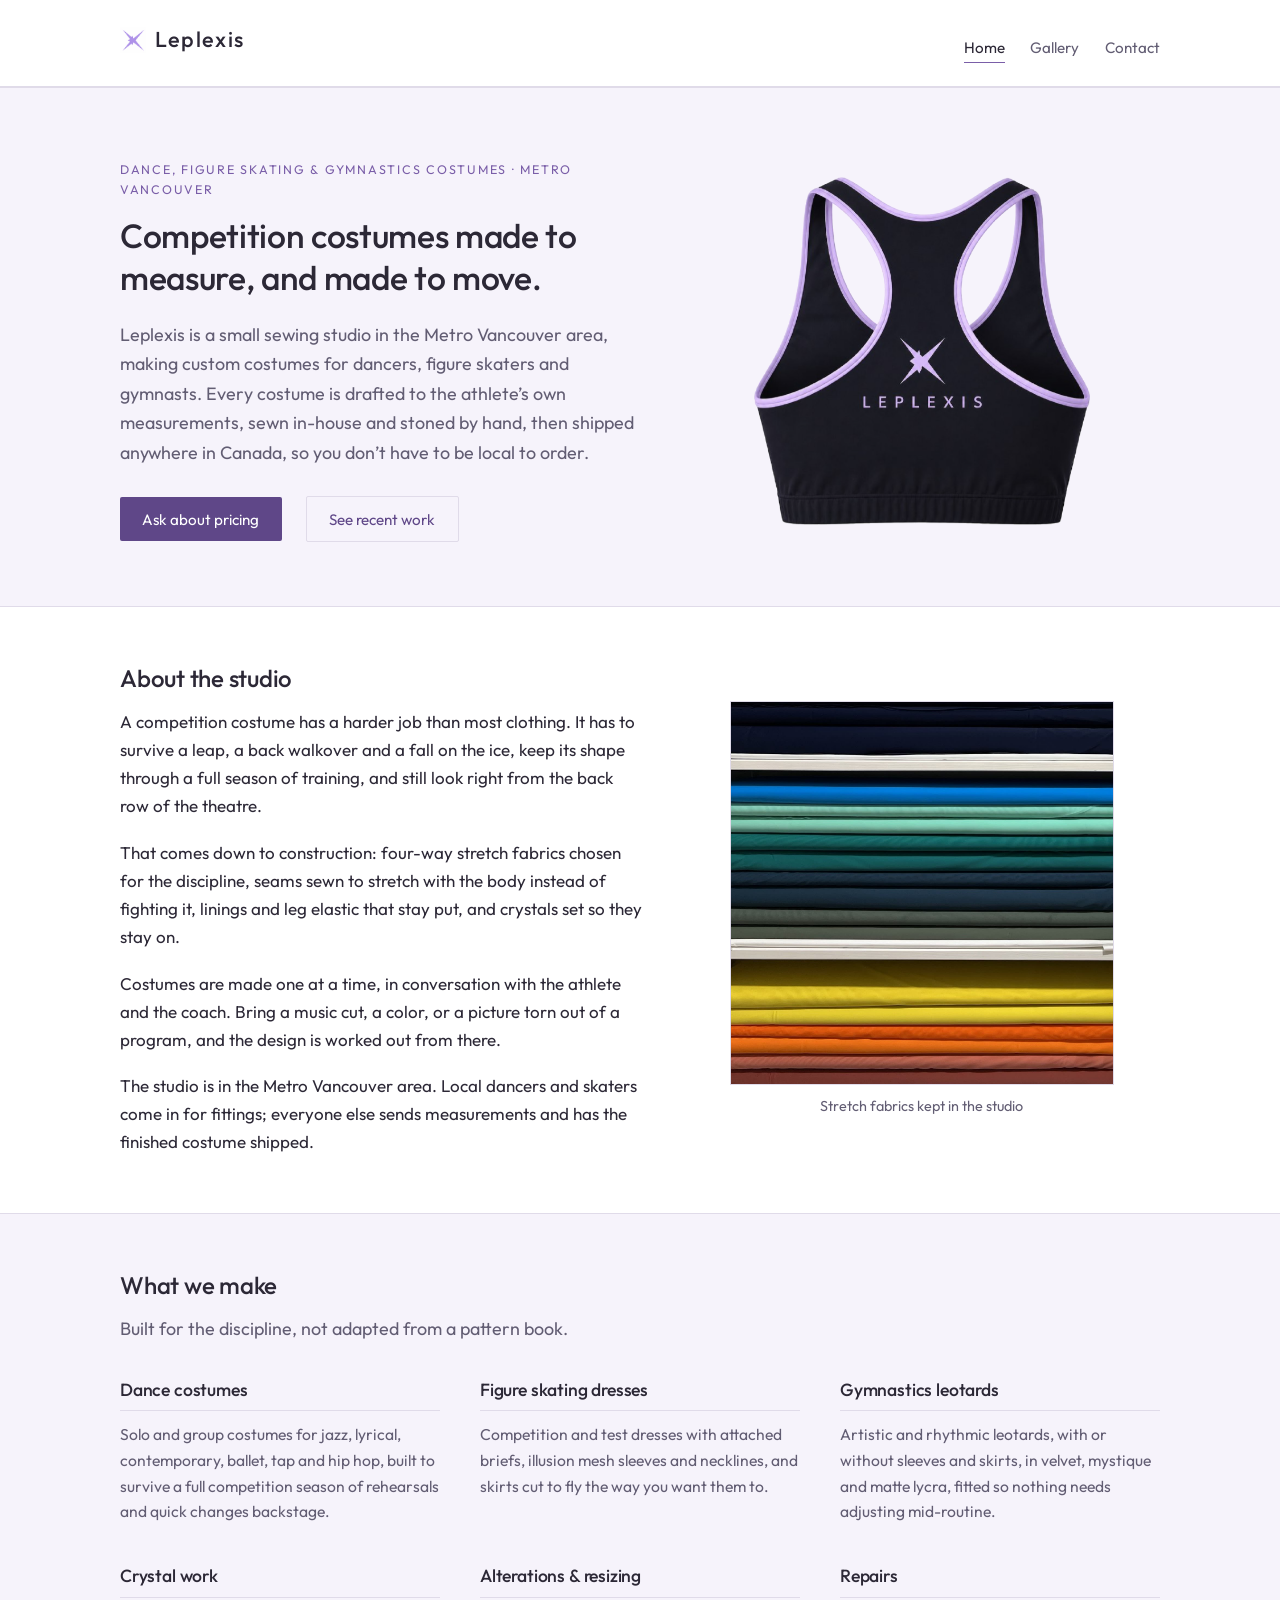
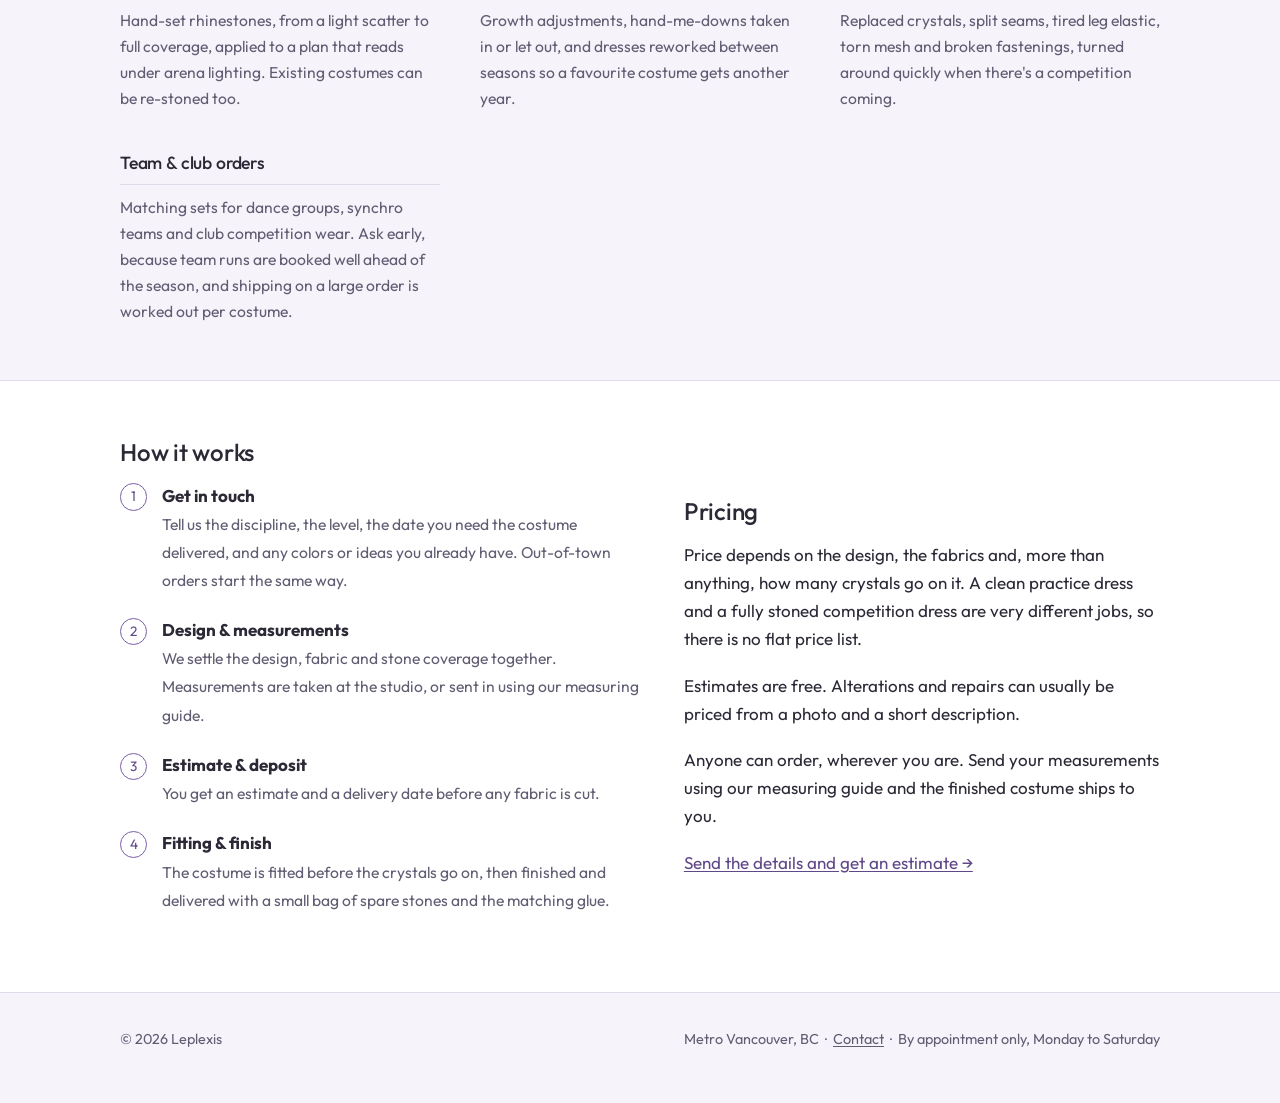
==== commit 25551094: "adjust font" ====
--- a/index.html
+++ b/index.html
@@ -9,6 +9,9 @@
 <link rel="icon" type="image/png" sizes="32x32" href="favicon-32.png">
 <link rel="icon" type="image/png" sizes="192x192" href="icon-192.png">
 <link rel="apple-touch-icon" href="apple-touch-icon.png">
+<link rel="preconnect" href="https://fonts.googleapis.com">
+<link rel="preconnect" href="https://fonts.gstatic.com" crossorigin>
+<link href="https://fonts.googleapis.com/css2?family=Outfit:wght@300;400;500;600&display=swap" rel="stylesheet">
 <link rel="stylesheet" href="css/style.css">
 <script type="application/ld+json">
 {
--- a/css/style.css
+++ b/css/style.css
@@ -10,6 +10,7 @@
   --accent:       #7a5ea8;
   --accent-dark:  #5f4788;
   --measure:      68rem;
+  --font:         "Outfit", "Helvetica Neue", Helvetica, Arial, sans-serif;
 }
 
 *,
@@ -22,14 +23,15 @@
   margin: 0;
   background: var(--bg);
   color: var(--ink);
-  font-family: "Helvetica Neue", Helvetica, Arial, sans-serif;
+  font-family: var(--font);
   font-size: 17px;
   line-height: 1.65;
 }
 
 h1, h2, h3 {
-  font-family: "Iowan Old Style", "Palatino Linotype", Palatino, Georgia, serif;
-  font-weight: 600;
+  font-family: var(--font);
+  font-weight: 500;
+  letter-spacing: -0.01em;
   line-height: 1.25;
   color: var(--ink);
   margin: 0 0 0.6em;
@@ -78,9 +80,10 @@
   display: inline-flex;
   align-items: center;
   gap: 0.55rem;
-  font-family: "Iowan Old Style", "Palatino Linotype", Palatino, Georgia, serif;
-  font-size: 1.4rem;
-  letter-spacing: 0.02em;
+  font-family: var(--font);
+  font-weight: 500;
+  font-size: 1.35rem;
+  letter-spacing: 0.06em;
   color: var(--ink);
   text-decoration: none;
 }
@@ -216,17 +219,20 @@
 /* ---------- Gallery ---------- */
 
 .gallery {
-  columns: 3 16rem;
-  column-gap: 1.5rem;
+  display: grid;
+  grid-template-columns: 1fr;
+  gap: 1.8rem 1.5rem;
+  align-items: start;
+  max-width: 48rem;
+}
+
+/* two across on anything wider than a phone */
+@media (min-width: 30rem) {
+  .gallery { grid-template-columns: repeat(2, minmax(0, 1fr)); }
 }
 
 .gallery figure {
-  break-inside: avoid;
-  -webkit-column-break-inside: avoid;
-  page-break-inside: avoid;
-  display: inline-block;
-  width: 100%;
-  margin: 0 0 1.6rem;
+  margin: 0;
 }
 
 .gallery img {
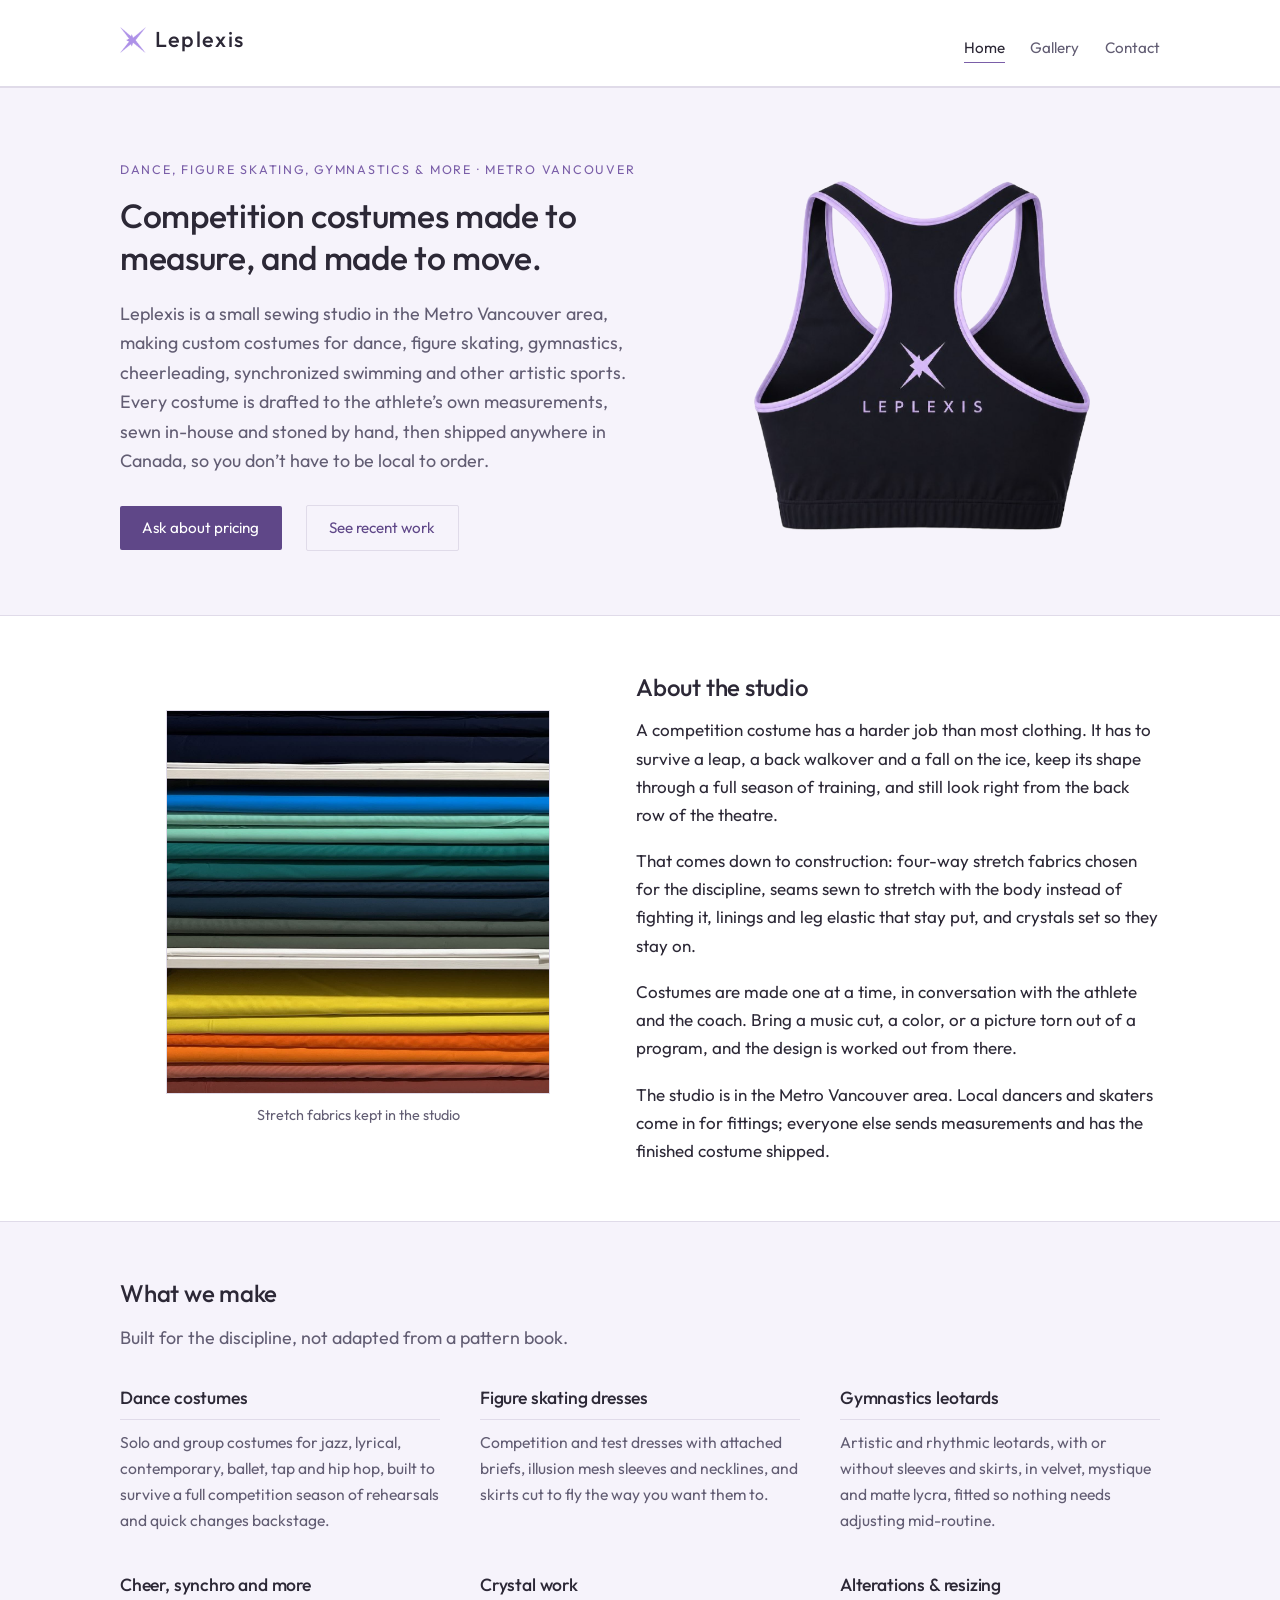
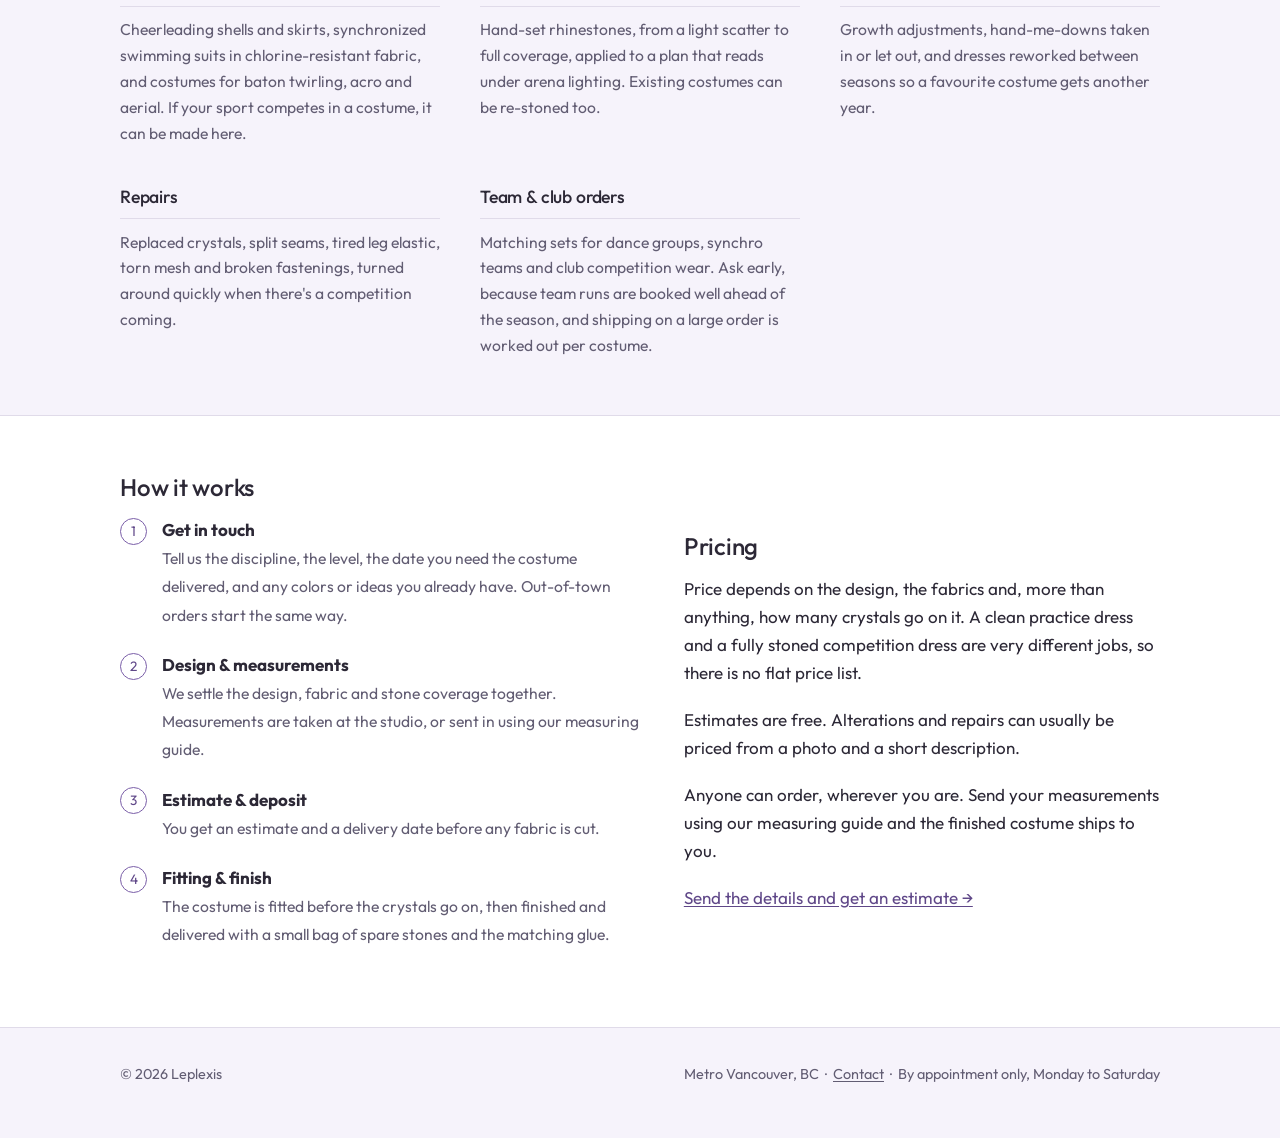
==== commit a516beeb: "seo and desc" ====
--- a/index.html
+++ b/index.html
@@ -4,11 +4,12 @@
 <meta charset="utf-8">
 <meta name="viewport" content="width=device-width, initial-scale=1">
 <title>Leplexis | Custom Dance, Skating &amp; Gymnastics Costumes in Metro Vancouver</title>
-<meta name="description" content="Custom costume studio in the Metro Vancouver area making made-to-measure dance costumes, figure skating dresses and gymnastics leotards. Alterations, repairs and crystal work. Free estimates, shipping across Canada.">
+<meta name="description" content="Custom costume studio in the Metro Vancouver area making made-to-measure costumes for dance, figure skating, gymnastics, cheerleading and synchronized swimming. Free estimates, shipping across Canada.">
 <link rel="icon" href="favicon.ico" sizes="any">
 <link rel="icon" type="image/png" sizes="32x32" href="favicon-32.png">
 <link rel="icon" type="image/png" sizes="192x192" href="icon-192.png">
 <link rel="apple-touch-icon" href="apple-touch-icon.png">
+<link rel="canonical" href="https://www.leplexis.com/">
 <link rel="preconnect" href="https://fonts.googleapis.com">
 <link rel="preconnect" href="https://fonts.gstatic.com" crossorigin>
 <link href="https://fonts.googleapis.com/css2?family=Outfit:wght@300;400;500;600&display=swap" rel="stylesheet">
@@ -21,7 +22,7 @@
   "url": "https://www.leplexis.com/",
   "logo": "https://www.leplexis.com/images/leplexis-logo.png",
   "image": "https://www.leplexis.com/images/leplexis-logo.png",
-  "description": "Custom competition costumes for dance, figure skating and gymnastics, made to measure in the Metro Vancouver area and shipped across Canada.",
+  "description": "Custom competition costumes for dance, figure skating, gymnastics, cheerleading and synchronized swimming, made to measure in the Metro Vancouver area and shipped across Canada.",
   "email": "info@leplexis.com",
   "address": {
     "@type": "PostalAddress",
@@ -38,6 +39,8 @@
     { "@type": "Offer", "itemOffered": { "@type": "Service", "name": "Custom dance costumes" } },
     { "@type": "Offer", "itemOffered": { "@type": "Service", "name": "Custom figure skating dresses" } },
     { "@type": "Offer", "itemOffered": { "@type": "Service", "name": "Custom gymnastics leotards" } },
+    { "@type": "Offer", "itemOffered": { "@type": "Service", "name": "Custom cheerleading uniforms" } },
+    { "@type": "Offer", "itemOffered": { "@type": "Service", "name": "Custom synchronized swimming suits" } },
     { "@type": "Offer", "itemOffered": { "@type": "Service", "name": "Costume alterations and repairs" } }
   ],
   "openingHoursSpecification": [{
@@ -67,13 +70,14 @@
   <section class="intro tint">
     <div class="wrap split">
       <div>
-        <p class="eyebrow">Dance, Figure Skating &amp; Gymnastics Costumes &middot; Metro Vancouver</p>
+        <p class="eyebrow">Dance, Figure Skating, Gymnastics &amp; More &middot; Metro Vancouver</p>
         <h1>Competition costumes made to measure, and made to move.</h1>
         <p class="lede">
           Leplexis is a small sewing studio in the Metro Vancouver area, making custom
-          costumes for dancers, figure skaters and gymnasts. Every costume is drafted to
-          the athlete&rsquo;s own measurements, sewn in-house and stoned by hand, then
-          shipped anywhere in Canada, so you don&rsquo;t have to be local to order.
+          costumes for dance, figure skating, gymnastics, cheerleading, synchronized
+          swimming and other artistic sports. Every costume is drafted to the
+          athlete&rsquo;s own measurements, sewn in-house and stoned by hand, then shipped
+          anywhere in Canada, so you don&rsquo;t have to be local to order.
         </p>
         <div class="actions">
           <a class="button" href="contact.html">Ask about pricing</a>
@@ -87,7 +91,7 @@
   </section>
 
   <section>
-    <div class="wrap split">
+    <div class="wrap split split-media-first">
       <div>
         <h2>About the studio</h2>
         <p>
@@ -112,7 +116,7 @@
       </div>
       <div>
         <figure class="media">
-          <img class="framed" src="images/fabric-shelves.jpg" alt="Bolts of stretch costume fabric stacked by colour on the studio shelves" width="1400" height="732">
+          <img class="framed" src="images/fabric-shelves.jpg" alt="Bolts of stretch costume fabric stacked by colour on the studio shelves" width="1400" height="1400">
           <figcaption>Stretch fabrics kept in the studio</figcaption>
         </figure>
       </div>
@@ -144,6 +148,14 @@
           <p>
             Artistic and rhythmic leotards, with or without sleeves and skirts, in velvet,
             mystique and matte lycra, fitted so nothing needs adjusting mid-routine.
+          </p>
+        </div>
+        <div class="service">
+          <h3>Cheer, synchro and more</h3>
+          <p>
+            Cheerleading shells and skirts, synchronized swimming suits in
+            chlorine-resistant fabric, and costumes for baton twirling, acro and aerial.
+            If your sport competes in a costume, it can be made here.
           </p>
         </div>
         <div class="service">
--- a/css/style.css
+++ b/css/style.css
@@ -207,6 +207,11 @@
 
 @media (min-width: 46rem) {
   .split { grid-template-columns: 1.1fr 1fr; }
+
+  /* picture on the left, text on the right, without moving the heading
+     ahead of the image in the source order on narrow screens */
+  .split-media-first { grid-template-columns: 1fr 1.1fr; }
+  .split-media-first > :last-child { order: -1; }
 }
 
 .service h3 {
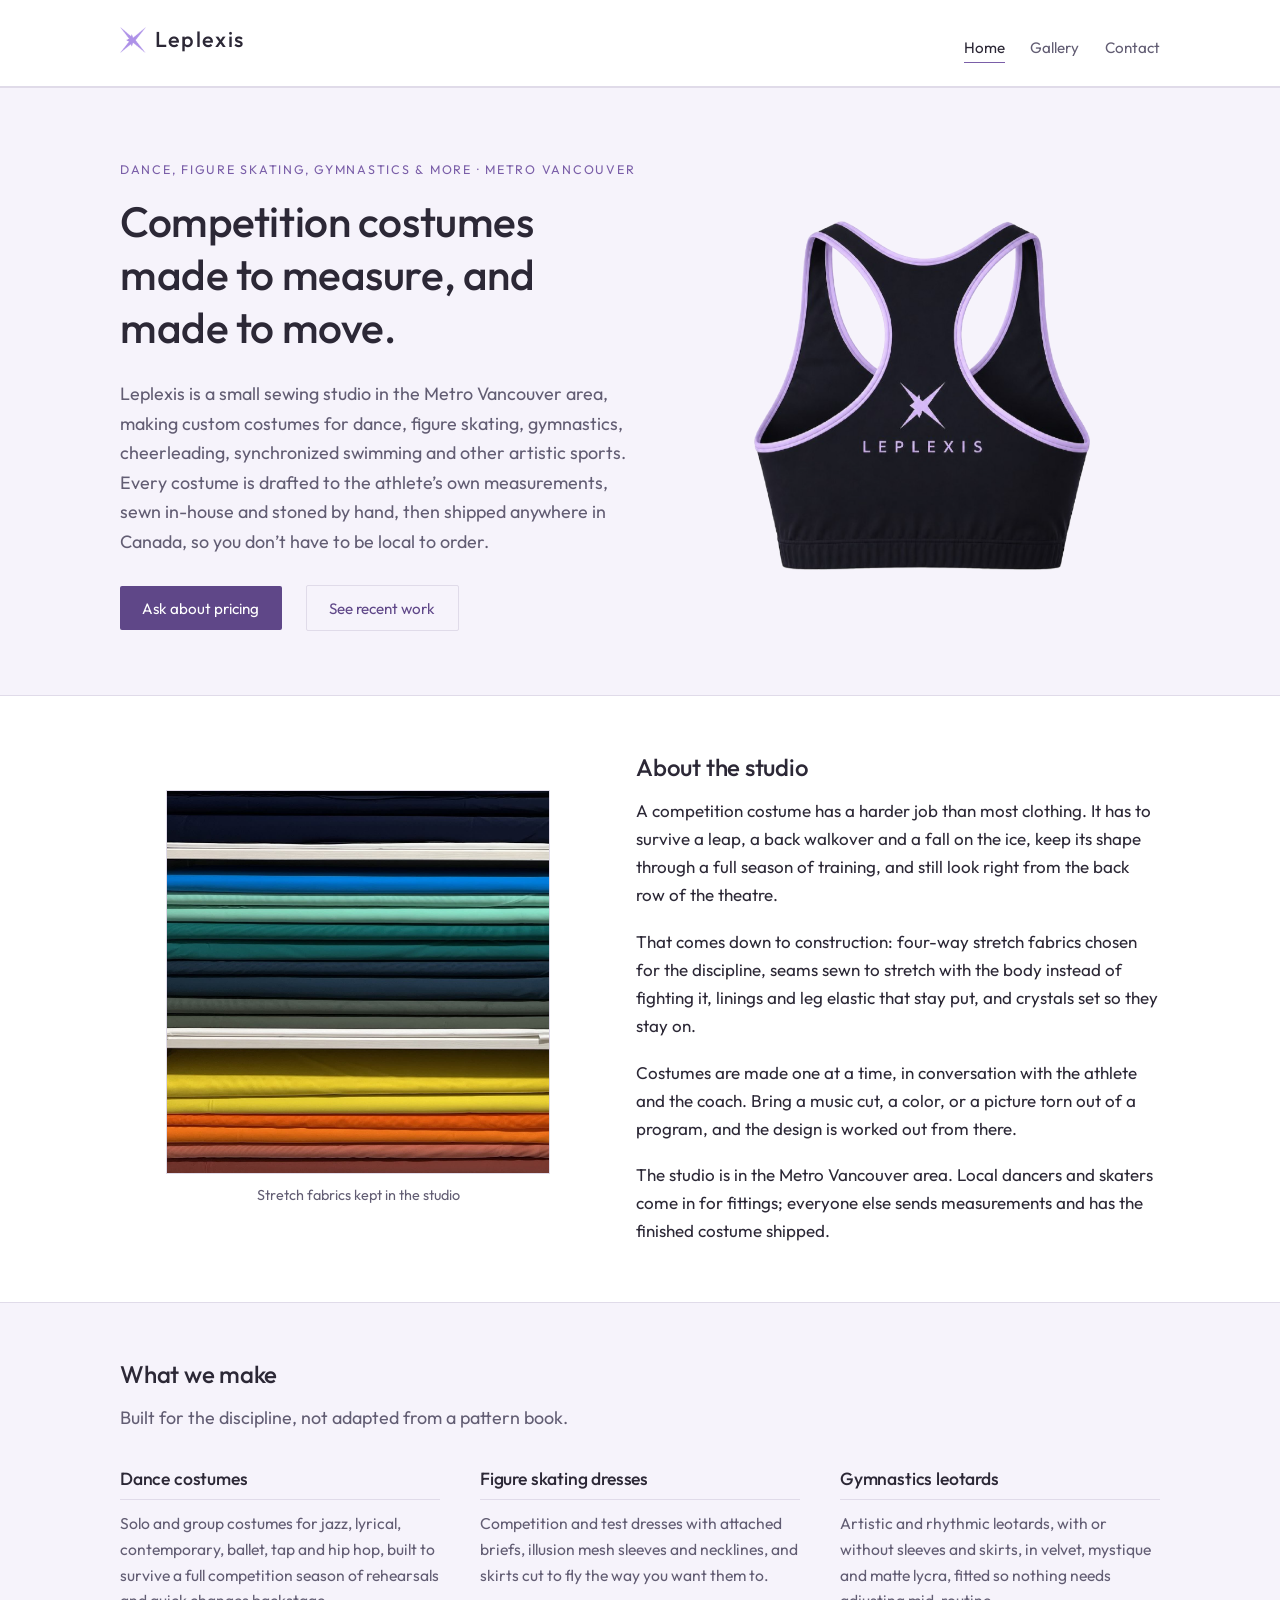
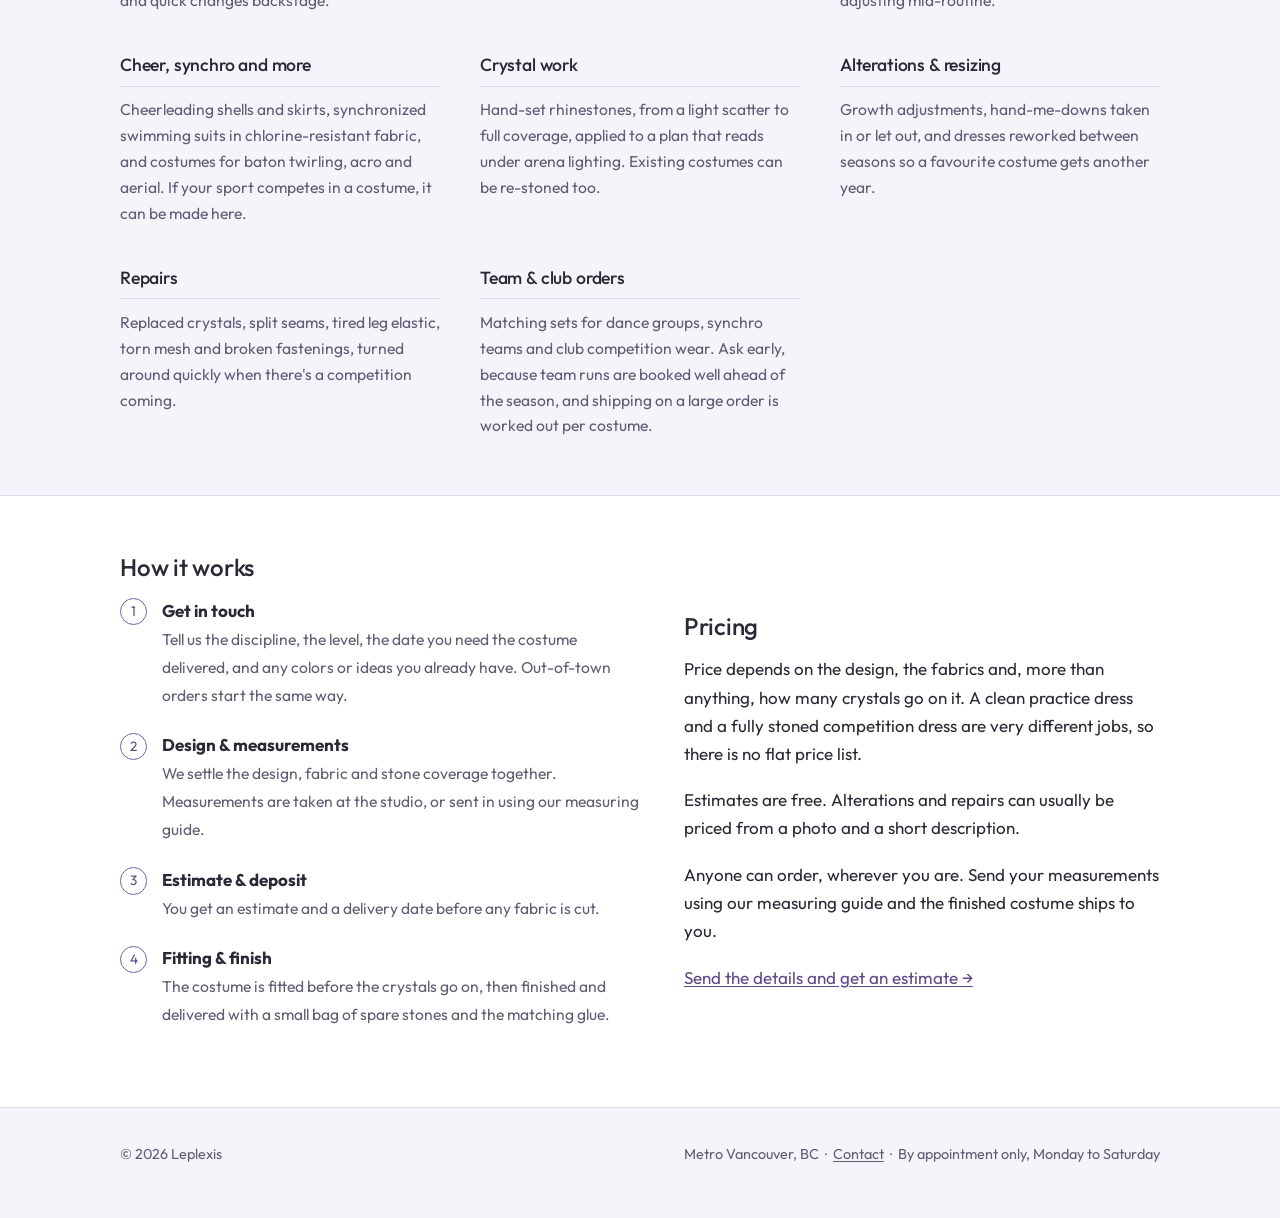
==== commit 48d21be7: "changed hours and added watermark" ====
--- a/index.html
+++ b/index.html
@@ -43,12 +43,20 @@
     { "@type": "Offer", "itemOffered": { "@type": "Service", "name": "Custom synchronized swimming suits" } },
     { "@type": "Offer", "itemOffered": { "@type": "Service", "name": "Costume alterations and repairs" } }
   ],
-  "openingHoursSpecification": [{
-    "@type": "OpeningHoursSpecification",
-    "dayOfWeek": ["Monday","Tuesday","Wednesday","Thursday","Friday","Saturday"],
-    "opens": "10:00",
-    "closes": "17:00"
-  }]
+  "openingHoursSpecification": [
+    {
+      "@type": "OpeningHoursSpecification",
+      "dayOfWeek": ["Monday","Tuesday","Wednesday","Thursday","Friday"],
+      "opens": "10:00",
+      "closes": "17:00"
+    },
+    {
+      "@type": "OpeningHoursSpecification",
+      "dayOfWeek": "Saturday",
+      "opens": "11:00",
+      "closes": "15:00"
+    }
+  ]
 }
 </script>
 </head>
--- a/css/style.css
+++ b/css/style.css
@@ -37,7 +37,7 @@
   margin: 0 0 0.6em;
 }
 
-h1 { font-size: 2.1rem; }
+h1 { font-size: clamp(2.1rem, 1.5rem + 1.9vw, 2.65rem); }   /* grows with the viewport */
 h2 { font-size: 1.5rem; }
 h3 { font-size: 1.1rem; }
 
